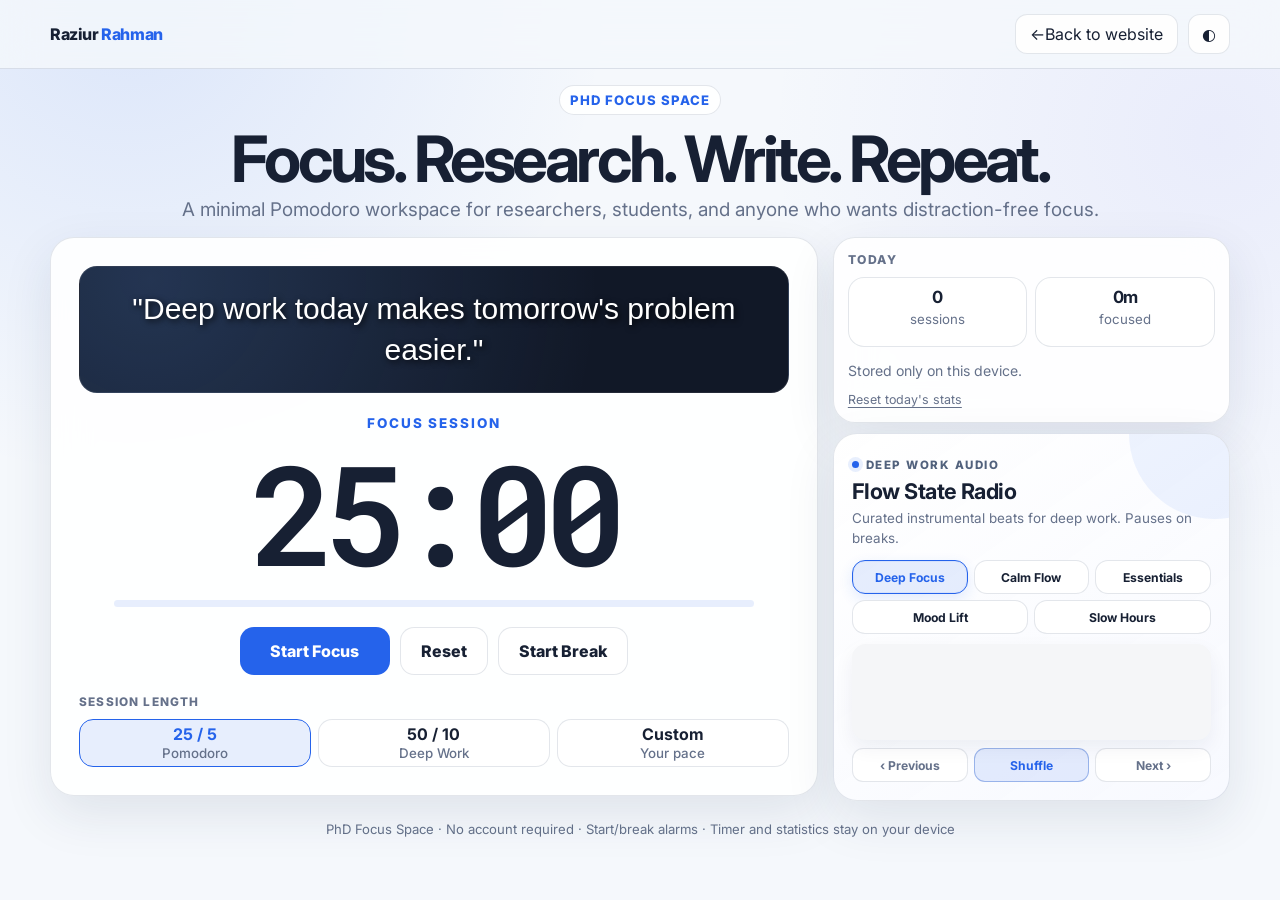
==== focus/index.html @ 0cffc4c9 "Expand Flow State Radio stations" ====
<!DOCTYPE html>
<html lang="en">
<head>
  <meta charset="UTF-8" />
  <meta name="viewport" content="width=device-width, initial-scale=1.0" />

  <title>Pomodoro for Deep Work | Raziur Rahman</title>
  <meta
    name="description"
    content="A minimal public PhD focus workspace with Pomodoro timer, deep-work modes, research quotes, Spotify focus music, and private browser-only focus statistics."
  />

  <link rel="preconnect" href="https://fonts.googleapis.com">
  <link rel="preconnect" href="https://fonts.gstatic.com" crossorigin>
  <link href="https://fonts.googleapis.com/css2?family=Inter:wght@400;500;600;700;800&family=Roboto+Mono:wght@500;600&display=swap" rel="stylesheet">

  <style>
    :root {
      --bg: #f5f8fc;
      --surface: rgba(255,255,255,.90);
      --surface-strong: #ffffff;
      --text: #172033;
      --muted: #65718a;
      --border: rgba(28, 55, 95, .12);
      --accent: #2563eb;
      --accent-soft: rgba(37,99,235,.11);
      --shadow: 0 18px 50px rgba(31, 48, 78, .10);
    }

    html[data-theme="dark"] {
      --bg: #0c1220;
      --surface: rgba(18, 27, 46, .90);
      --surface-strong: #121b2e;
      --text: #eef4ff;
      --muted: #a4b1c8;
      --border: rgba(176, 197, 230, .13);
      --accent: #6ea8fe;
      --accent-soft: rgba(110,168,254,.12);
      --shadow: 0 18px 50px rgba(0,0,0,.26);
    }

    * { box-sizing: border-box; }

    html { color-scheme: light; }
    html[data-theme="dark"] { color-scheme: dark; }

    body {
      margin: 0;
      min-height: 100vh;
      background:
        radial-gradient(circle at 10% 0%, rgba(37,99,235,.12), transparent 30rem),
        radial-gradient(circle at 95% 15%, rgba(99,102,241,.08), transparent 28rem),
        var(--bg);
      color: var(--text);
      font-family: "Inter", system-ui, sans-serif;
      transition: background .25s ease, color .25s ease;
    }

    button, input { font: inherit; }
    button { cursor: pointer; }
    a { color: inherit; text-decoration: none; }

    .topbar {
      position: sticky;
      top: 0;
      z-index: 10;
      backdrop-filter: blur(18px);
      background: color-mix(in srgb, var(--bg) 82%, transparent);
      border-bottom: 1px solid var(--border);
    }

    .topbar-inner {
      width: min(1180px, calc(100% - 32px));
      margin: auto;
      min-height: 68px;
      display: flex;
      align-items: center;
      justify-content: space-between;
      gap: 18px;
    }

    .brand {
      font-weight: 800;
      letter-spacing: -.025em;
    }

    .brand span { color: var(--accent); }

    .top-actions {
      display: flex;
      gap: 10px;
      align-items: center;
    }

    .link-btn,
    .icon-btn {
      min-height: 40px;
      border: 1px solid var(--border);
      background: var(--surface);
      color: var(--text);
      border-radius: 12px;
      padding: 0 14px;
      display: inline-flex;
      align-items: center;
      justify-content: center;
    }

    .icon-btn {
      width: 42px;
      padding: 0;
    }

    main {
      width: min(1180px, calc(100% - 32px));
      margin: 0 auto;
      padding: 28px 0 64px;
    }

    .hero {
      text-align: center;
      max-width: 1180px;
      margin: 0 auto 24px;
    }

    .eyebrow {
      display: inline-flex;
      padding: 8px 12px;
      border: 1px solid var(--border);
      background: var(--surface);
      color: var(--accent);
      border-radius: 999px;
      font-size: .82rem;
      font-weight: 800;
      letter-spacing: .08em;
      text-transform: uppercase;
    }

    h1 {
      margin: 18px 0 10px;
      font-size: clamp(2.4rem, 5vw, 4rem);
      line-height: 1;
      letter-spacing: -.055em;
      white-space: nowrap;
    }

    .subtitle {
      margin: 0;
      color: var(--muted);
      font-size: clamp(1rem, 2vw, 1.18rem);
    }

    .workspace {
      display: grid;
      grid-template-columns: minmax(0, 1.45fr) minmax(320px, .75fr);
      gap: 22px;
      align-items: start;
    }

    .card {
      background: var(--surface);
      border: 1px solid var(--border);
      border-radius: 24px;
      box-shadow: var(--shadow);
      backdrop-filter: blur(18px);
    }

    .timer-card {
      padding: clamp(22px, 4vw, 38px);
    }

    .section-label {
      color: var(--muted);
      text-transform: uppercase;
      letter-spacing: .10em;
      font-size: .74rem;
      font-weight: 800;
      margin-bottom: 10px;
    }

    .focus-top {
      display: block;
      margin-bottom: 32px;
    }

    .intention-wrap {
      margin-bottom: 18px;
    }

    .inline-quote {
      width: 100%;
      min-height: 125px;
      border-radius: 18px;
      overflow: hidden;
      position: relative;

      background:
        radial-gradient(
          circle at 10% 10%,
          rgba(110, 168, 254, 0.20),
          transparent 28rem
        ),
        #111827;

      border: 1px solid rgba(255, 255, 255, 0.08);
    }

    .inline-quote-label {
      position: absolute;
      top: 12px;
      left: 18px;
      z-index: 2;

      color: rgba(255, 255, 255, 0.58);

      font-size: 0.68rem;
      font-weight: 800;
      letter-spacing: 0.10em;
      text-transform: uppercase;

      pointer-events: none;
    }

    .inline-quote iframe {
      display: block;
      width: 100%;
      height: 125px;
      border: 0;
      background: transparent;
    }

    .intention-input {
      width: 100%;
      border: 1px solid var(--border);
      background: var(--surface-strong);
      color: var(--text);
      border-radius: 14px;
      padding: 14px 16px;
      outline: none;
      transition: border .2s, box-shadow .2s;
    }

    .intention-input:focus {
      border-color: var(--accent);
      box-shadow: 0 0 0 4px var(--accent-soft);
    }

    .mode {
      text-align: center;
      color: var(--accent);
      font-size: .84rem;
      font-weight: 800;
      text-transform: uppercase;
      letter-spacing: .14em;
    }

    .timer {
      font-family: "Roboto Mono", monospace;
      font-variant-numeric: tabular-nums;
      text-align: center;
      font-size: clamp(4.8rem, 13vw, 8.7rem);
      line-height: 1;
      font-weight: 600;
      letter-spacing: -.07em;
      margin: 18px 0 26px;
    }

    .progress-track {
      height: 7px;
      background: var(--accent-soft);
      border-radius: 999px;
      overflow: hidden;
      margin: 0 auto 28px;
      max-width: 640px;
    }

    .progress-bar {
      width: 0%;
      height: 100%;
      background: var(--accent);
      border-radius: inherit;
      transition: width .4s linear;
    }

    .timer-actions {
      display: flex;
      justify-content: center;
      flex-wrap: wrap;
      gap: 10px;
      margin-bottom: 28px;
    }

    .primary-btn,
    .secondary-btn {
      min-height: 48px;
      border-radius: 14px;
      padding: 0 20px;
      font-weight: 800;
      border: 1px solid transparent;
    }

    .primary-btn {
      background: var(--accent);
      color: #fff;
      min-width: 150px;
    }

    .secondary-btn {
      background: var(--surface-strong);
      color: var(--text);
      border-color: var(--border);
    }

    .preset-row {
      display: grid;
      grid-template-columns: repeat(3, minmax(0, 1fr));
      gap: 9px;
    }

    .preset {
      border: 1px solid var(--border);
      background: var(--surface-strong);
      color: var(--text);
      min-height: 54px;
      border-radius: 14px;
      font-weight: 700;
      line-height: 1.15;
    }

    .preset small {
      display: block;
      color: var(--muted);
      margin-top: 3px;
      font-weight: 500;
    }

    .preset.active {
      border-color: var(--accent);
      background: var(--accent-soft);
      color: var(--accent);
    }

    .custom-panel {
      display: none;
      grid-template-columns: 1fr 1fr auto;
      gap: 10px;
      align-items: end;
      margin-top: 12px;
      padding-top: 14px;
      border-top: 1px solid var(--border);
    }

    .custom-panel.visible { display: grid; }

    .field label {
      display: block;
      font-size: .75rem;
      color: var(--muted);
      font-weight: 700;
      margin-bottom: 6px;
    }

    .field input {
      width: 100%;
      min-height: 44px;
      border: 1px solid var(--border);
      border-radius: 12px;
      background: var(--surface-strong);
      color: var(--text);
      padding: 0 12px;
    }

    .side {
      display: grid;
      gap: 22px;
    }

    .stats-card,
    .music-card {
      padding: 24px;
    }

    .stats-card h2,
    .music-card h2 {
      margin: 0 0 6px;
      font-size: 1.05rem;
    }

    .stats-grid {
      display: grid;
      grid-template-columns: repeat(3, 1fr);
      gap: 10px;
      margin-top: 16px;
    }

    .stat {
      padding: 15px 10px;
      background: var(--surface-strong);
      border: 1px solid var(--border);
      border-radius: 15px;
      text-align: center;
    }

    .stat strong {
      display: block;
      font-size: 1.45rem;
      letter-spacing: -.04em;
      margin-bottom: 5px;
    }

    .stat span {
      color: var(--muted);
      font-size: .73rem;
    }

    .privacy-note,
    .music-intro {
      margin: 14px 0 0;
      color: var(--muted);
      font-size: .78rem;
      line-height: 1.55;
    }

    .music-intro { margin: 0 0 16px; }

    .reset-link {
      margin-top: 12px;
      padding: 0;
      border: 0;
      background: transparent;
      color: var(--muted);
      text-decoration: underline;
      text-underline-offset: 3px;
      font-size: .78rem;
    }


    .station-switcher {
      display: grid;
      grid-template-columns: repeat(3, 1fr);
      gap: 8px;
      margin: 16px 0 14px;
    }

    .station-btn {
      min-height: 42px;
      border: 1px solid var(--border);
      border-radius: 12px;
      background: var(--surface-strong);
      color: var(--text);
      font-weight: 700;
      font-size: 0.82rem;
      transition:
        background 0.2s ease,
        border-color 0.2s ease,
        color 0.2s ease,
        transform 0.15s ease;
    }

    .station-btn:hover {
      transform: translateY(-1px);
      border-color: var(--accent);
    }

    .station-btn.active {
      background: var(--accent-soft);
      border-color: var(--accent);
      color: var(--accent);
    }

    .lofi-frame {
      display: block;
      width: 100%;
      height: 72px;
      border: 0;
      border-radius: 16px;
      background: var(--surface-strong);
    }

    .music-source {
      margin: 10px 0 0;
      text-align: center;
      color: var(--muted);
      font-size: 0.70rem;
    }

    .spotify-frame {
      width: 100%;
      height: 352px;
      border: 0;
      border-radius: 16px;
      display: block;
      background: #111;
    }


    .footer {
      text-align: center;
      color: var(--muted);
      padding: 28px 0 4px;
      font-size: .82rem;
    }

    .toast {
      position: fixed;
      left: 50%;
      bottom: 24px;
      transform: translate(-50%, 20px);
      opacity: 0;
      pointer-events: none;
      background: var(--surface-strong);
      color: var(--text);
      border: 1px solid var(--border);
      box-shadow: var(--shadow);
      border-radius: 14px;
      padding: 12px 16px;
      font-weight: 600;
      transition: opacity .2s, transform .2s;
      z-index: 30;
    }

    .toast.show {
      opacity: 1;
      transform: translate(-50%, 0);
    }

    @media (max-width: 880px) {
      .workspace { grid-template-columns: 1fr; }
      .side { grid-template-columns: 1fr 1fr; }
    }

    @media (max-width: 760px) {
      h1 {
        white-space: normal;
        font-size: clamp(2.3rem, 10vw, 3.5rem);
      }

      .inline-quote,
      .inline-quote iframe {
        min-height: 140px;
        height: 140px;
      }
    }

    @media (max-width: 680px) {
      .topbar-inner,
      main {
        width: min(100% - 20px, 1180px);
      }

      main { padding-top: 20px; }

      .link-btn span { display: none; }
      .side { grid-template-columns: 1fr; }
      .preset-row { grid-template-columns: repeat(3, 1fr); }

      .custom-panel {
        grid-template-columns: 1fr 1fr;
      }

      .custom-panel .apply-custom {
        grid-column: 1 / -1;
      }

      .timer {
        font-size: clamp(4rem, 23vw, 6.5rem);
      }
    }

    @media (max-width: 420px) {
      .preset-row { grid-template-columns: 1fr; }
      .stats-grid { grid-template-columns: 1fr; }

      .stat {
        display: flex;
        align-items: center;
        justify-content: space-between;
        text-align: left;
      }

      .stat strong { margin: 0; }
    }

    /* ===== Refined Lofi Cafe card ===== */

    .music-card {
      padding: 26px;
    }

    .music-head {
      display: flex;
      align-items: flex-start;
      justify-content: space-between;
      gap: 16px;
      margin-bottom: 20px;
    }

    .music-title-group {
      min-width: 0;
    }

    .music-card .music-head h2 {
      margin: 0 0 6px;
      font-size: 1.20rem;
      font-weight: 800;
      letter-spacing: -0.025em;
    }

    .music-card .music-intro {
      margin: 0;
      max-width: 29ch;
      color: var(--muted);
      font-size: 0.80rem;
      line-height: 1.55;
    }

    .music-badge {
      flex-shrink: 0;
      display: inline-flex;
      align-items: center;
      justify-content: center;

      min-height: 32px;
      padding: 0 11px;

      border: 1px solid var(--border);
      border-radius: 999px;

      background: var(--accent-soft);
      color: var(--accent);

      font-size: 0.68rem;
      font-weight: 800;
      white-space: nowrap;
    }

    .music-card .station-switcher {
      display: grid;
      grid-template-columns: repeat(3, minmax(0, 1fr));
      gap: 8px;
      margin: 0 0 16px;
    }

    .music-card .station-btn {
      min-height: 44px;
      padding: 0 8px;

      border: 1px solid var(--border);
      border-radius: 13px;

      background: var(--surface-strong);
      color: var(--text);

      font-size: 0.79rem;
      font-weight: 700;

      transition:
        border-color 0.2s ease,
        background 0.2s ease,
        color 0.2s ease,
        transform 0.15s ease;
    }

    .music-card .station-btn:hover {
      border-color: var(--accent);
      transform: translateY(-1px);
    }

    .music-card .station-btn.active {
      border-color: var(--accent);
      background: var(--accent-soft);
      color: var(--accent);
    }

    .lofi-player-shell {
      padding: 4px;

      border: 1px solid rgba(255,255,255,0.08);
      border-radius: 20px;

      background:
        linear-gradient(
          145deg,
          #111827 0%,
          #05070c 100%
        );

      box-shadow:
        0 12px 28px rgba(0,0,0,0.16),
        inset 0 1px 0 rgba(255,255,255,0.05);

      overflow: hidden;
    }

    .music-card .lofi-frame {
      display: block;
      width: 100%;
      height: 165px;

      border: 0;
      border-radius: 14px;

      background: #050505;
    }

    .music-footer {
      display: flex;
      align-items: center;
      justify-content: center;
      gap: 7px;

      margin-top: 13px;

      color: var(--muted);
      font-size: 0.70rem;
      font-weight: 500;
    }

    .live-dot {
      width: 7px;
      height: 7px;
      border-radius: 50%;
      background: #22c55e;
      box-shadow: 0 0 0 3px rgba(34,197,94,0.12);
    }

    @media (max-width: 420px) {
      .music-head {
        flex-direction: column;
        gap: 10px;
      }

      .music-card .station-switcher {
        grid-template-columns: 1fr;
      }
    }




    /* ===== Six-station compact Lofi Cafe ===== */

    .compact-lofi-card {
      padding: 24px;
    }

    .lofi-title {
      margin: 0 0 16px;
      font-size: 1.18rem;
      font-weight: 800;
      letter-spacing: -0.025em;
    }

    .six-stations {
      display: grid !important;
      grid-template-columns: repeat(3, minmax(0, 1fr)) !important;
      gap: 9px !important;
      margin: 0 0 16px !important;
    }

    .six-stations .station-btn {
      min-height: 44px !important;
      padding: 0 8px !important;

      border: 1px solid var(--border) !important;
      border-radius: 13px !important;

      background: var(--surface-strong) !important;
      color: var(--text) !important;

      font-size: 0.78rem !important;
      font-weight: 700 !important;

      transition:
        border-color 0.2s ease,
        background 0.2s ease,
        color 0.2s ease,
        transform 0.15s ease !important;
    }

    .six-stations .station-btn:hover {
      transform: translateY(-1px);
      border-color: var(--accent) !important;
    }

    .six-stations .station-btn.active {
      border-color: var(--accent) !important;
      background: var(--accent-soft) !important;
      color: var(--accent) !important;
    }

    .compact-player-shell {
      padding: 5px;

      border-radius: 18px;

      background:
        linear-gradient(
          145deg,
          #151b29,
          #05070b
        );

      border: 1px solid rgba(255,255,255,.08);

      box-shadow:
        0 12px 28px rgba(0,0,0,.16),
        inset 0 1px 0 rgba(255,255,255,.04);

      overflow: hidden;
    }

    .compact-lofi-frame {
      display: block !important;
      width: 100% !important;
      height: 74px !important;

      border: 0 !important;
      border-radius: 13px !important;

      background: #050505 !important;
    }

    .open-lofi-link {
      display: inline-flex;
      align-items: center;
      justify-content: center;

      width: 100%;

      margin-top: 13px;

      color: var(--muted);

      font-size: 0.73rem;
      font-weight: 600;

      text-decoration: none;

      transition: color .2s ease;
    }

    .open-lofi-link:hover {
      color: var(--accent);
    }

    @media (max-width: 420px) {

      .six-stations {
        grid-template-columns: repeat(2, minmax(0,1fr)) !important;
      }

    }



/* =====================================================
   Mobile Quote Typography Fix
   ===================================================== */

@media (max-width: 600px) {

  .quote-card,
  .quote-box {
    padding: 1.15rem 1rem !important;
    overflow: hidden !important;
  }

  .quote-text,
  #quoteText,
  #quote {
    max-width: 100% !important;

    /* Responsive size: long quotes can wrap safely */
    font-size: clamp(1.25rem, 5.5vw, 1.75rem) !important;
    line-height: 1.20 !important;

    text-align: center !important;
    overflow-wrap: anywhere !important;
    word-break: normal !important;
    hyphens: auto !important;
  }
}



    /* Mobile quote fitting */
    @media (max-width: 600px) {

      .inline-quote {
        min-height: 175px !important;
        height: 175px !important;
      }

      .inline-quote iframe {
        min-height: 175px !important;
        height: 175px !important;
      }

    }



    /* ===== Chillhop / SoundCloud test card ===== */

    .soundcloud-test-card .station-switcher {
      grid-template-columns: repeat(2, minmax(0, 1fr));
    }

    .soundcloud-test-card .soundcloud-frame {
      display: block;
      width: 100%;
      height: 166px;
      border: 0;
      border-radius: 16px;
      background: var(--surface-strong);
    }

    .soundcloud-test-note {
      margin: 12px 0 0;
      color: var(--muted);
      font-size: .73rem;
      line-height: 1.5;
      text-align: center;
    }


    /* ===== Compact workspace layout ===== */

    /* Move overall workspace upward */
    main {
      padding-top: 16px;
      padding-bottom: 44px;
    }

    /* Compress hero */
    .hero {
      margin-bottom: 16px;
    }

    .eyebrow {
      padding: 6px 10px;
    }

    h1 {
      margin-top: 12px;
      margin-bottom: 7px;
    }

    /* Bring cards closer together */
    .workspace {
      gap: 15px;
    }

    .side {
      gap: 15px;
    }

    /* Main timer tile */
    .timer-card {
      padding: clamp(18px, 3vw, 28px);
    }

    .focus-top {
      margin-bottom: 22px;
    }

    .timer {
      margin-top: 12px;
      margin-bottom: 18px;
    }

    .progress-track {
      margin-bottom: 20px;
    }

    .timer-actions {
      margin-bottom: 20px;
    }

    /* Smaller preset tiles */
    .preset-row {
      gap: 7px;
    }

    .preset {
      min-height: 48px;
    }

    /* Right-side tiles */
    .stats-card,
    .music-card {
      padding: 19px !important;
    }

    .stats-grid {
      gap: 8px;
      margin-top: 12px;
    }

    .stat {
      padding: 11px 8px;
    }

    .stat strong {
      margin-bottom: 3px;
    }

    /* Music section */
    .music-head {
      margin-bottom: 14px;
    }

    .music-card .station-switcher {
      gap: 6px;
      margin-bottom: 11px;
    }

    .station-btn {
      min-height: 38px;
    }

    /* Slightly tighter footer */
    .footer {
      padding-top: 20px;
    }

    @media (max-width: 680px) {
      main {
        padding-top: 12px;
      }

      .hero {
        margin-bottom: 14px;
      }

      .workspace,
      .side {
        gap: 12px;
      }

      .timer-card,
      .stats-card,
      .music-card {
        padding: 16px !important;
      }

      .focus-top {
        margin-bottom: 18px;
      }

      .timer {
        margin-top: 10px;
        margin-bottom: 16px;
      }
    }


    /* ===== Compact music stack refinement ===== */

    .side {
      gap: 14px;
    }

    .music-card {
      padding: 18px !important;
    }

    .music-card h2 {
      margin-top: 6px;
      margin-bottom: 8px;
      font-size: 1.55rem;
    }

    .music-intro,
    .soundcloud-test-note {
      font-size: 0.92rem;
      line-height: 1.45;
      margin-top: 0;
      margin-bottom: 12px;
    }

    .music-card .station-switcher {
      gap: 8px;
      margin-bottom: 12px;
    }

    .station-btn {
      min-height: 40px;
      padding: 10px 12px;
      font-size: 0.95rem;
    }

    .compact-player-shell,
    .soundcloud-frame {
      margin-top: 4px;
    }

    .soundcloud-test-card .section-label {
      margin-bottom: 4px;
    }

    .soundcloud-test-card .soundcloud-frame {
      height: 140px;
      border-radius: 14px;
    }

    .compact-lofi-card .lofi-frame {
      height: 96px;
    }

    .open-lofi-link {
      margin-top: 10px;
      display: inline-block;
    }

    @media (max-width: 680px) {
      .music-card {
        padding: 16px !important;
      }

      .soundcloud-test-card .soundcloud-frame {
        height: 132px;
      }
    }


    /* ===== Stronger compression for right-side music cards ===== */

    .side {
      gap: 12px;
    }

    .stats-card,
    .music-card {
      padding: 16px !important;
    }

    .music-card h2,
    .lofi-title {
      margin-top: 4px;
      margin-bottom: 6px;
      font-size: 1.1rem !important;
      line-height: 1.2;
    }

    .soundcloud-test-card .section-label,
    .stats-card .section-label {
      margin-bottom: 4px;
      font-size: 0.78rem;
      letter-spacing: 0.12em;
    }

    .music-intro,
    .soundcloud-test-note {
      font-size: 0.84rem;
      line-height: 1.35;
      margin-top: 0;
      margin-bottom: 8px;
    }

    .soundcloud-test-note {
      text-align: left;
      margin-top: 8px;
      margin-bottom: 0;
    }

    .music-card .station-switcher {
      gap: 6px;
      margin-bottom: 9px;
    }

    .station-btn {
      min-height: 36px;
      padding: 8px 10px;
      font-size: 0.88rem;
      border-radius: 14px;
    }

    .soundcloud-test-card .soundcloud-frame {
      height: 118px !important;
      border-radius: 12px;
    }

    .compact-lofi-card .lofi-frame {
      height: 88px !important;
    }

    .compact-player-shell,
    .soundcloud-frame {
      margin-top: 2px;
    }

    .open-lofi-link {
      margin-top: 8px;
      font-size: 0.88rem;
      display: inline-block;
    }

    .soundcloud-test-card {
      padding-bottom: 14px !important;
    }

    .compact-lofi-card {
      padding-bottom: 14px !important;
    }

    @media (max-width: 680px) {
      .stats-card,
      .music-card {
        padding: 14px !important;
      }

      .music-card h2,
      .lofi-title {
        font-size: 1.02rem !important;
      }

      .music-intro,
      .soundcloud-test-note {
        font-size: 0.8rem;
      }

      .soundcloud-test-card .soundcloud-frame {
        height: 110px !important;
      }

      .compact-lofi-card .lofi-frame {
        height: 82px !important;
      }
    }


    /* ===== Sidebar ultra-compact refinement ===== */

    .side {
      gap: 10px !important;
    }

    .stats-card,
    .music-card {
      padding: 14px !important;
      border-radius: 22px;
    }

    .stats-card .section-label,
    .soundcloud-test-card .section-label {
      margin-bottom: 4px;
      font-size: 0.76rem;
      letter-spacing: 0.12em;
    }

    /* TODAY card */
    .stats-grid {
      gap: 8px !important;
      margin-top: 10px !important;
      margin-bottom: 10px !important;
    }

    .stat {
      padding: 10px 6px !important;
      border-radius: 16px;
      min-height: 70px;
    }

    .stat strong {
      font-size: 1.05rem !important;
      margin-bottom: 2px !important;
      line-height: 1.1;
    }

    .stat span {
      font-size: 0.83rem !important;
    }

    .stats-card p,
    .stats-card a {
      font-size: 0.88rem;
      line-height: 1.35;
    }

    /* Music cards */
    .music-card h2,
    .lofi-title {
      margin-top: 2px !important;
      margin-bottom: 6px !important;
      font-size: 1.02rem !important;
      line-height: 1.15;
    }

    .music-intro,
    .soundcloud-test-note {
      font-size: 0.82rem !important;
      line-height: 1.3 !important;
      margin: 0 0 8px 0 !important;
    }

    .music-card .station-switcher {
      gap: 6px !important;
      margin-bottom: 8px !important;
    }

    .station-btn {
      min-height: 34px !important;
      padding: 7px 10px !important;
      font-size: 0.84rem !important;
      border-radius: 13px !important;
    }

    .soundcloud-test-card .station-switcher {
      grid-template-columns: repeat(2, minmax(0, 1fr));
    }

    .compact-lofi-card .station-switcher {
      grid-template-columns: repeat(3, minmax(0, 1fr));
    }

    .soundcloud-test-card .soundcloud-frame {
      height: 104px !important;
      border-radius: 12px !important;
      margin-top: 2px !important;
    }

    .compact-lofi-card .lofi-frame,
    .compact-player-shell iframe {
      height: 78px !important;
    }

    .open-lofi-link {
      margin-top: 7px !important;
      font-size: 0.84rem !important;
      display: inline-block;
    }

    @media (max-width: 680px) {
      .stats-card,
      .music-card {
        padding: 13px !important;
      }

      .stat {
        min-height: 64px;
      }

      .soundcloud-test-card .soundcloud-frame {
        height: 98px !important;
      }

      .compact-lofi-card .lofi-frame,
      .compact-player-shell iframe {
        height: 74px !important;
      }
    }


    /* ===== Flow State Radio ===== */

    .soundcloud-test-card {
      position: relative;
      overflow: hidden;
      padding: 18px !important;
      border-radius: 24px !important;
      background:
        linear-gradient(
          145deg,
          rgba(255,255,255,.98),
          rgba(247,249,255,.94)
        );
    }

    .soundcloud-test-card::before {
      content: "";
      position: absolute;
      width: 170px;
      height: 170px;
      right: -70px;
      top: -85px;
      border-radius: 50%;
      background: rgba(37, 99, 235, .07);
      pointer-events: none;
    }

    .soundcloud-test-card .section-label {
      position: relative;
      display: inline-flex;
      align-items: center;
      gap: 7px;
      margin: 0 0 7px;
      font-size: .72rem;
      font-weight: 800;
      letter-spacing: .13em;
      color: #52627d;
    }

    .soundcloud-test-card .section-label::before {
      content: "";
      width: 7px;
      height: 7px;
      border-radius: 50%;
      background: #2563eb;
      box-shadow: 0 0 0 4px rgba(37,99,235,.10);
    }

    .soundcloud-test-card h2 {
      position: relative;
      margin: 0 0 6px !important;
      font-size: 1.35rem !important;
      line-height: 1.15 !important;
      letter-spacing: -.025em;
    }

    .soundcloud-test-card .music-intro {
      position: relative;
      max-width: 31rem;
      margin: 0 0 12px !important;
      color: var(--muted);
      font-size: .84rem !important;
      line-height: 1.45 !important;
    }

    .soundcloud-test-card .station-switcher {
      position: relative;
      display: grid;
      grid-template-columns: repeat(2, minmax(0, 1fr));
      gap: 7px !important;
      margin-bottom: 11px !important;
    }

    .soundcloud-test-card .station-btn {
      min-height: 38px !important;
      padding: 8px 12px !important;
      border-radius: 13px !important;
      font-size: .86rem !important;
      font-weight: 700;
    }

    .soundcloud-test-card .station-btn.active {
      box-shadow:
        0 5px 14px rgba(37, 99, 235, .12),
        inset 0 0 0 1px rgba(37, 99, 235, .08);
    }

    .soundcloud-test-card .soundcloud-frame {
      position: relative;
      display: block;
      width: 100%;
      height: 108px !important;
      margin: 0 !important;
      border: 0;
      border-radius: 14px !important;
      overflow: hidden;
      background: #f5f6f8;
      box-shadow:
        0 8px 20px rgba(20, 33, 61, .06);
    }

    @media (max-width: 680px) {
      .soundcloud-test-card {
        padding: 15px !important;
        border-radius: 21px !important;
      }

      .soundcloud-test-card h2 {
        font-size: 1.2rem !important;
      }

      .soundcloud-test-card .music-intro {
        font-size: .81rem !important;
      }

      .soundcloud-test-card .soundcloud-frame {
        height: 104px !important;
      }
    }


    /* ===== Flow State Radio transport controls ===== */

    .sc-transport {
      display: grid;
      grid-template-columns: 1fr 1fr 1fr;
      gap: 6px;
      margin-top: 8px;
    }

    .sc-transport-btn {
      min-height: 34px;
      padding: 0 8px;

      border: 1px solid var(--border);
      border-radius: 11px;

      background: var(--surface-strong);
      color: var(--muted);

      font-size: .76rem;
      font-weight: 700;

      transition:
        transform .15s ease,
        border-color .2s ease,
        background .2s ease,
        color .2s ease;
    }

    .sc-transport-btn:hover {
      transform: translateY(-1px);
      border-color: var(--accent);
      color: var(--accent);
    }

    .sc-transport-btn:active {
      transform: translateY(0);
    }

    .sc-shuffle-btn {
      background: var(--accent-soft);
      color: var(--accent);
      border-color:
        color-mix(
          in srgb,
          var(--accent) 30%,
          var(--border)
        );
    }

    /* Keep the whole card compact after adding controls */
    .soundcloud-test-card .soundcloud-frame {
      height: 96px !important;
    }

    @media (max-width: 420px) {
      .sc-transport-btn {
        font-size: .72rem;
        padding: 0 5px;
      }
    }


    /* ===== Flow State Radio: five-station layout ===== */

    .soundcloud-test-card .station-switcher {
      display: grid !important;
      grid-template-columns: repeat(6, minmax(0, 1fr)) !important;
      gap: 6px !important;
      margin-bottom: 10px !important;
    }

    .soundcloud-test-card .sc-station-btn {
      grid-column: span 2;
      min-width: 0;
      min-height: 34px !important;
      padding: 7px 5px !important;
      font-size: .76rem !important;
      white-space: nowrap;
    }

    /*
      Row 1: 3 equal buttons
      Row 2: 2 wider buttons
    */
    .soundcloud-test-card .sc-station-btn:nth-child(4),
    .soundcloud-test-card .sc-station-btn:nth-child(5) {
      grid-column: span 3;
    }

    @media (max-width: 680px) {

      .soundcloud-test-card .station-switcher {
        grid-template-columns: repeat(2, minmax(0, 1fr)) !important;
      }

      .soundcloud-test-card .sc-station-btn,
      .soundcloud-test-card .sc-station-btn:nth-child(4) {
        grid-column: span 1;
      }

      .soundcloud-test-card .sc-station-btn:nth-child(5) {
        grid-column: 1 / -1;
      }
    }

</style>
</head>

<body>
  <header class="topbar">
    <div class="topbar-inner">
      <a class="brand" href="../">Raziur <span>Rahman</span></a>

      <div class="top-actions">
        <a class="link-btn" href="../">← <span>Back to website</span></a>
        <button class="icon-btn" id="themeToggle" type="button" aria-label="Toggle theme">◐</button>
      </div>
    </div>
  </header>

  <main>
    <section class="hero">
      <div class="eyebrow">PhD Focus Space</div>
      <h1>Focus. Research. Write. Repeat.</h1>
      <p class="subtitle">
        A minimal Pomodoro workspace for researchers, students, and anyone who wants distraction-free focus.
      </p>
    </section>

    <section class="workspace">
      <article class="card timer-card">
        <div class="focus-top">
<div class="inline-quote">
            <iframe
              src="../quotes.html"
              title="Rotating PhD and research motivation quotes"
            ></iframe>
          </div>
        </div>

        <div id="modeLabel" class="mode">Focus Session</div>
        <div id="timer" class="timer" aria-live="polite">25:00</div>

        <div class="progress-track">
          <div id="progressBar" class="progress-bar"></div>
        </div>

        <div class="timer-actions">
          <button id="startPauseBtn" class="primary-btn" type="button">Start Focus</button>
          <button id="resetBtn" class="secondary-btn" type="button">Reset</button>
          <button id="switchBtn" class="secondary-btn" type="button">Start Break</button>
        </div>

        <div class="section-label">Session length</div>

        <div class="preset-row">
          <button class="preset active" type="button" data-focus="25" data-break="5">
            25 / 5
            <small>Pomodoro</small>
          </button>

          <button class="preset" type="button" data-focus="50" data-break="10">
            50 / 10
            <small>Deep Work</small>
          </button>

          <button id="customToggle" class="preset" type="button">
            Custom
            <small>Your pace</small>
          </button>
        </div>

        <div id="customPanel" class="custom-panel">
          <div class="field">
            <label for="customFocus">Focus minutes</label>
            <input id="customFocus" type="number" min="1" max="240" value="60">
          </div>

          <div class="field">
            <label for="customBreak">Break minutes</label>
            <input id="customBreak" type="number" min="1" max="60" value="10">
          </div>

          <button id="applyCustom" class="secondary-btn apply-custom" type="button">Apply</button>
        </div>
      </article>

      <aside class="side">
        <section class="card stats-card">

          <div class="section-label">Today</div>

          <div class="stats-grid today-stats">

            <div class="stat">
              <strong id="sessionCount">0</strong>
              <span>sessions</span>
            </div>

            <div class="stat">
              <strong id="focusMinutes">0m</strong>
              <span>focused</span>
            </div>

          </div>

          <p class="privacy-note">
            Stored only on this device.
          </p>

          <button
            id="resetStatsBtn"
            class="reset-link"
            type="button">
            Reset today's stats
          </button>

        </section>

        <section
          id="soundcloudTestCard"
          class="card music-card soundcloud-test-card">

          <div class="section-label">
            DEEP WORK AUDIO
          </div>

          <h2>Flow State Radio</h2>

          <p class="music-intro">
            Curated instrumental beats for deep work. Pauses on breaks.
          </p>

          <div class="station-switcher">

            <button
              class="sc-station-btn station-btn active"
              type="button"
              data-sc-playlist="focus">
              Deep Focus
            </button>

            <button
              class="sc-station-btn station-btn"
              type="button"
              data-sc-playlist="calm">
              Calm Flow
            </button>

            <button
              class="sc-station-btn station-btn"
              type="button"
              data-sc-playlist="essentials">
              Essentials
            </button>

            <button
              class="sc-station-btn station-btn"
              type="button"
              data-sc-playlist="uplift">
              Mood Lift
            </button>

            <button
              class="sc-station-btn station-btn"
              type="button"
              data-sc-playlist="slow">
              Slow Hours
            </button>

          </div>

          <iframe
            id="soundcloudFrame"
            class="soundcloud-frame"
            width="100%"
            height="166"
            scrolling="no"
            frameborder="no"
            allow="autoplay"
            title="Flow State Radio"
            src="https://w.soundcloud.com/player/?url=https%3A//soundcloud.com/chillhopdotcom/sets/chillhop-essentials-spring-2026&amp;color=%232563eb&amp;auto_play=false&amp;hide_related=true&amp;show_comments=false&amp;show_user=true&amp;show_reposts=false&amp;show_teaser=false&amp;show_artwork=false&amp;visual=false">
          </iframe>

          <div class="sc-transport" aria-label="Music controls">

            <button
              id="scPrevBtn"
              class="sc-transport-btn"
              type="button"
              title="Previous track">
              ‹ Previous
            </button>

            <button
              id="scShuffleBtn"
              class="sc-transport-btn sc-shuffle-btn"
              type="button"
              title="Play a random track">
              Shuffle
            </button>

            <button
              id="scNextBtn"
              class="sc-transport-btn"
              type="button"
              title="Next track">
              Next ›
            </button>

          </div>

</section>
      </aside>
    </section>


    <footer class="footer">
      PhD Focus Space · No account required · Start/break alarms · Timer and statistics stay on your device
    </footer>
  </main>

  <div id="toast" class="toast" role="status" aria-live="polite"></div>






<script>
(() => {
  "use strict";

  /* =====================================================
     PhD Focus Space — Timer Engine
     ===================================================== */

  const STORAGE = {
    theme: "theme",
    timer: "phdFocus.timerState.v4",
    stats: "phdFocus.stats"
  };

  const els = {
    html: document.documentElement,

    themeToggle:
      document.getElementById("themeToggle"),

    timer:
      document.getElementById("timer"),

    modeLabel:
      document.getElementById("modeLabel"),

    progressBar:
      document.getElementById("progressBar"),

    startPauseBtn:
      document.getElementById("startPauseBtn"),

    resetBtn:
      document.getElementById("resetBtn"),

    switchBtn:
      document.getElementById("switchBtn"),

    presets:
      [...document.querySelectorAll(".preset[data-focus]")],

    customToggle:
      document.getElementById("customToggle"),

    customPanel:
      document.getElementById("customPanel"),

    customFocus:
      document.getElementById("customFocus"),

    customBreak:
      document.getElementById("customBreak"),

    applyCustom:
      document.getElementById("applyCustom"),

    sessionCount:
      document.getElementById("sessionCount"),

    focusMinutes:
      document.getElementById("focusMinutes"),

    resetStatsBtn:
      document.getElementById("resetStatsBtn"),

    toast:
      document.getElementById("toast")
  };


  /* =====================================================
     DEFAULT TIMER
     ===================================================== */

  let focusMinutesSetting = 25;
  let breakMinutesSetting = 5;

  let mode = "focus";

  let durationSeconds =
    focusMinutesSetting * 60;

  let remainingSeconds =
    durationSeconds;

  let running = false;

  let endTimestamp = null;

  let tickHandle = null;

  let selectedPreset = "25-5";

  window.getFocusTimerState = () => ({
    mode,
    running
  });



  /* =====================================================
     AUDIO
     ===================================================== */

  let audioContext = null;

  function getAudioContext() {

    try {

      const AudioCtx =
        window.AudioContext ||
        window.webkitAudioContext;

      if (!AudioCtx) return null;

      if (!audioContext) {
        audioContext = new AudioCtx();
      }

      if (audioContext.state === "suspended") {
        audioContext.resume().catch(() => {});
      }

      return audioContext;

    } catch {
      return null;
    }
  }


  function playToneSequence(
    frequencies,
    volume = 0.13,
    spacing = 0.16,
    length = 0.28
  ) {

    const ctx = getAudioContext();

    if (!ctx) return;

    frequencies.forEach((frequency, index) => {

      const oscillator =
        ctx.createOscillator();

      const gain =
        ctx.createGain();

      const start =
        ctx.currentTime +
        index * spacing;

      oscillator.type = "sine";

      oscillator.frequency.value =
        frequency;

      gain.gain.setValueAtTime(
        0.0001,
        start
      );

      gain.gain.exponentialRampToValueAtTime(
        volume,
        start + 0.025
      );

      gain.gain.exponentialRampToValueAtTime(
        0.0001,
        start + length
      );

      oscillator.connect(gain);

      gain.connect(ctx.destination);

      oscillator.start(start);

      oscillator.stop(
        start + length + 0.03
      );
    });
  }


  function playFocusStartSound() {

    // Rising tone = focus begins

    playToneSequence(
      [523.25, 659.25, 783.99],
      0.14,
      0.14,
      0.27
    );
  }


  function playBreakStartSound() {

    // Descending tone = break begins

    playToneSequence(
      [659.25, 523.25],
      0.11,
      0.18,
      0.30
    );
  }


  function playSessionEndSound() {

    // Distinct completion alarm

    playToneSequence(
      [783.99, 783.99, 1046.50],
      0.17,
      0.18,
      0.34
    );
  }


  /* =====================================================
     BASIC HELPERS
     ===================================================== */

  function formatTime(seconds) {

    const safe =
      Math.max(0, Math.ceil(seconds));

    const minutes =
      Math.floor(safe / 60);

    const secondsLeft =
      safe % 60;

    return (
      String(minutes).padStart(2, "0")
      + ":"
      + String(secondsLeft).padStart(2, "0")
    );
  }


  function showToast(message) {

    if (!els.toast) return;

    els.toast.textContent = message;

    els.toast.classList.add("show");

    clearTimeout(showToast.timeout);

    showToast.timeout =
      setTimeout(() => {

        els.toast.classList.remove("show");

      }, 2600);
  }


  function progressPercent() {

    if (durationSeconds <= 0) {
      return 0;
    }

    return Math.min(
      100,
      Math.max(
        0,
        (
          (durationSeconds - remainingSeconds)
          / durationSeconds
        ) * 100
      )
    );
  }


  /* =====================================================
     UI
     ===================================================== */

  function updateUI() {

    if (els.timer) {

      els.timer.textContent =
        formatTime(remainingSeconds);
    }

    if (els.modeLabel) {

      els.modeLabel.textContent =
        mode === "focus"
          ? "Focus Session"
          : "Break";
    }

    if (els.startPauseBtn) {

      if (running) {

        els.startPauseBtn.textContent =
          "Pause";

      } else {

        els.startPauseBtn.textContent =
          mode === "focus"
            ? "Start Focus"
            : "Start Break";
      }
    }

    if (els.switchBtn) {

      els.switchBtn.textContent =
        mode === "focus"
          ? "Start Break"
          : "Back to Focus";
    }

    if (els.progressBar) {

      els.progressBar.style.width =
        progressPercent() + "%";
    }

    document.title =
      running
        ? (
          formatTime(remainingSeconds)
          + " · "
          + (
            mode === "focus"
              ? "Focus"
              : "Break"
          )
        )
        : "PhD Focus Space | Raziur Rahman";
  }


  /* =====================================================
     BROWSER NOTIFICATIONS
     ===================================================== */

  async function requestNotifications() {

    if (!("Notification" in window)) {
      return;
    }

    if (
      Notification.permission === "default"
    ) {

      try {

        await Notification.requestPermission();

      } catch {}
    }
  }


  function notify(message) {

    if (
      "Notification" in window &&
      Notification.permission === "granted"
    ) {

      try {

        new Notification(
          "PhD Focus Space",
          {
            body: message
          }
        );

      } catch {}
    }
  }


  /* =====================================================
     LOCAL STATISTICS
     ===================================================== */

  function todayKey(date = new Date()) {

    const year =
      date.getFullYear();

    const month =
      String(
        date.getMonth() + 1
      ).padStart(2, "0");

    const day =
      String(
        date.getDate()
      ).padStart(2, "0");

    return `${year}-${month}-${day}`;
  }


  function dateFromKey(key) {

    const [year, month, day] =
      key.split("-").map(Number);

    return new Date(
      year,
      month - 1,
      day
    );
  }


  function differenceInDays(
    laterKey,
    earlierKey
  ) {

    return Math.round(
      (
        dateFromKey(laterKey)
        - dateFromKey(earlierKey)
      ) / 86400000
    );
  }


  function getStats() {

    try {

      return (
        JSON.parse(
          localStorage.getItem(
            STORAGE.stats
          )
        )
        || {
          days: {},
          lastCompletedDay: null,
          streak: 0
        }
      );

    } catch {

      return {
        days: {},
        lastCompletedDay: null,
        streak: 0
      };
    }
  }


  function saveStats(stats) {

    localStorage.setItem(
      STORAGE.stats,
      JSON.stringify(stats)
    );
  }


  function formatFocusMinutes(minutes) {

    if (minutes < 60) {
      return `${minutes}m`;
    }

    const hours =
      Math.floor(minutes / 60);

    const mins =
      minutes % 60;

    return mins
      ? `${hours}h ${mins}m`
      : `${hours}h`;
  }


  function normalizeStreak(stats) {

    if (!stats.lastCompletedDay) {

      stats.streak = 0;

      return stats;
    }

    const difference =
      differenceInDays(
        todayKey(),
        stats.lastCompletedDay
      );

    if (difference > 1) {
      stats.streak = 0;
    }

    return stats;
  }


  function renderStats() {

    const stats =
      normalizeStreak(
        getStats()
      );

    const today =
      stats.days[todayKey()]
      || {
        sessions: 0,
        minutes: 0
      };

    if (els.sessionCount) {

      els.sessionCount.textContent =
        today.sessions || 0;
    }

    if (els.focusMinutes) {

      els.focusMinutes.textContent =
        formatFocusMinutes(
          today.minutes || 0
        );
    }

    saveStats(stats);
  }


  function recordCompletedFocus(minutes) {

    const key =
      todayKey();

    const stats =
      normalizeStreak(
        getStats()
      );

    if (!stats.days[key]) {

      stats.days[key] = {
        sessions: 0,
        minutes: 0
      };
    }

    stats.days[key].sessions += 1;

    stats.days[key].minutes +=
      minutes;


    if (
      stats.lastCompletedDay !== key
    ) {

      if (!stats.lastCompletedDay) {

        stats.streak = 1;

      } else {

        const difference =
          differenceInDays(
            key,
            stats.lastCompletedDay
          );

        stats.streak =
          difference === 1
            ? Math.max(
                1,
                stats.streak + 1
              )
            : 1;
      }

      stats.lastCompletedDay =
        key;
    }

    saveStats(stats);

    renderStats();
  }


  /* =====================================================
     TIMER STATE
     ===================================================== */

  function saveTimerState() {

    localStorage.setItem(
      STORAGE.timer,
      JSON.stringify({
        focusMinutesSetting,
        breakMinutesSetting,
        mode,
        durationSeconds,
        remainingSeconds,
        running,
        endTimestamp,
        selectedPreset
      })
    );
  }


  function stopTicker() {

    if (tickHandle) {

      clearInterval(tickHandle);

      tickHandle = null;
    }
  }


  function startTicker() {

    stopTicker();

    tickHandle =
      setInterval(
        tick,
        250
      );
  }


  /* =====================================================
     AUTOMATIC CYCLE
     ===================================================== */

  function sessionFinished() {

    const completedMode =
      mode;


    /* End alarm */

    playSessionEndSound();


    if (completedMode === "focus") {

      recordCompletedFocus(
        focusMinutesSetting
      );

      notify(
        "Focus complete. Break has started."
      );

      showToast(
        "Focus complete — break started."
      );

      mode = "break";

      durationSeconds =
        breakMinutesSetting * 60;

    } else {

      notify(
        "Break complete. Focus has started."
      );

      showToast(
        "Break complete — focus started."
      );

      mode = "focus";

      durationSeconds =
        focusMinutesSetting * 60;
    }


    remainingSeconds =
      durationSeconds;


    /*
      IMPORTANT:
      Keep running automatically.
    */

    running = true;

    endTimestamp =
      Date.now()
      + remainingSeconds * 1000;

    window.focusMusic?.sync(mode, running);



    /*
      End alarm first,
      then announce next phase.
    */

    const nextMode = mode;

    setTimeout(() => {

      if (nextMode === "focus") {

        playFocusStartSound();

      } else {

        playBreakStartSound();
      }

    }, 900);


    startTicker();

    updateUI();

    saveTimerState();
  }


  function tick() {

    if (
      !running ||
      !endTimestamp
    ) {
      return;
    }

    remainingSeconds =
      Math.max(
        0,
        (
          endTimestamp
          - Date.now()
        ) / 1000
      );


    if (remainingSeconds <= 0) {

      remainingSeconds = 0;

      running = false;

      endTimestamp = null;

      stopTicker();

      updateUI();

      sessionFinished();

      return;
    }


    updateUI();

    saveTimerState();
  }


  /* =====================================================
     START / PAUSE
     ===================================================== */

  function startTimer() {

    /*
      User click unlocks Web Audio.
    */

    getAudioContext();


    if (remainingSeconds <= 0) {

      durationSeconds =
        (
          mode === "focus"
            ? focusMinutesSetting
            : breakMinutesSetting
        ) * 60;

      remainingSeconds =
        durationSeconds;
    }


    /*
      Start alarm only if this is a fresh phase.
      Resume from Pause remains silent.
    */

    const freshPhase =
      Math.abs(
        remainingSeconds
        - durationSeconds
      ) < 0.75;


    if (freshPhase) {

      if (mode === "focus") {

        playFocusStartSound();

        showToast(
          "Focus session started."
        );

      } else {

        playBreakStartSound();

        showToast(
          "Break started."
        );
      }
    }


    running = true;

    endTimestamp =
      Date.now()
      + remainingSeconds * 1000;

    window.focusMusic?.sync(mode, running);



    requestNotifications();

    startTicker();

    updateUI();

    saveTimerState();
  }


  function pauseTimer() {

    if (
      running &&
      endTimestamp
    ) {

      remainingSeconds =
        Math.max(
          0,
          (
            endTimestamp
            - Date.now()
          ) / 1000
        );
    }

    running = false;

    endTimestamp = null;

    stopTicker();

    window.focusMusic?.sync(mode, false);


    updateUI();

    saveTimerState();
  }


  function toggleTimer() {

    if (running) {

      pauseTimer();

    } else {

      startTimer();
    }
  }


  /* =====================================================
     RESET / MANUAL SWITCH
     ===================================================== */

  function resetCurrentSession() {

    pauseTimer();

    durationSeconds =
      (
        mode === "focus"
          ? focusMinutesSetting
          : breakMinutesSetting
      ) * 60;

    remainingSeconds =
      durationSeconds;

    updateUI();

    saveTimerState();
  }


  function switchMode() {

    pauseTimer();

    mode =
      mode === "focus"
        ? "break"
        : "focus";

    durationSeconds =
      (
        mode === "focus"
          ? focusMinutesSetting
          : breakMinutesSetting
      ) * 60;

    remainingSeconds =
      durationSeconds;

    updateUI();

    saveTimerState();
  }


  /* =====================================================
     PRESETS
     ===================================================== */

  function selectPreset(
    focusMinutes,
    breakMinutes,
    button
  ) {

    pauseTimer();

    focusMinutesSetting =
      focusMinutes;

    breakMinutesSetting =
      breakMinutes;

    mode = "focus";

    durationSeconds =
      focusMinutes * 60;

    remainingSeconds =
      durationSeconds;

    selectedPreset =
      `${focusMinutes}-${breakMinutes}`;


    els.presets.forEach(item => {

      item.classList.remove("active");
    });


    if (els.customToggle) {

      els.customToggle.classList.remove(
        "active"
      );
    }


    button.classList.add("active");


    if (els.customPanel) {

      els.customPanel.classList.remove(
        "visible"
      );
    }

    updateUI();

    saveTimerState();
  }


  function applyCustomTimer() {

    const focus =
      Math.min(
        240,
        Math.max(
          1,
          Number(
            els.customFocus?.value
          ) || 25
        )
      );

    const breakTime =
      Math.min(
        60,
        Math.max(
          1,
          Number(
            els.customBreak?.value
          ) || 5
        )
      );


    pauseTimer();


    focusMinutesSetting =
      focus;

    breakMinutesSetting =
      breakTime;

    mode =
      "focus";

    durationSeconds =
      focus * 60;

    remainingSeconds =
      durationSeconds;

    selectedPreset =
      "custom";


    els.presets.forEach(item => {

      item.classList.remove("active");
    });


    if (els.customToggle) {

      els.customToggle.classList.add(
        "active"
      );
    }


    updateUI();

    saveTimerState();

    showToast(
      `Custom cycle: ${focus}/${breakTime}`
    );
  }


  /* =====================================================
     RESTORE TIMER
     ===================================================== */

  function restoreTimer() {

    try {

      const state =
        JSON.parse(
          localStorage.getItem(
            STORAGE.timer
          )
        );

      if (!state) {
        return;
      }


      focusMinutesSetting =
        Number(
          state.focusMinutesSetting
        ) || 25;


      breakMinutesSetting =
        Number(
          state.breakMinutesSetting
        ) || 5;


      mode =
        state.mode === "break"
          ? "break"
          : "focus";


      durationSeconds =
        Number(
          state.durationSeconds
        )
        || (
          mode === "focus"
            ? focusMinutesSetting
            : breakMinutesSetting
        ) * 60;


      remainingSeconds =
        Number(
          state.remainingSeconds
        )
        || durationSeconds;


      running =
        Boolean(
          state.running
        );


      endTimestamp =
        Number(
          state.endTimestamp
        )
        || null;


      selectedPreset =
        state.selectedPreset
        || "25-5";


      if (
        running &&
        endTimestamp
      ) {

        remainingSeconds =
          Math.max(
            0,
            (
              endTimestamp
              - Date.now()
            ) / 1000
          );


        if (
          remainingSeconds <= 0
        ) {

          running = false;

          endTimestamp = null;

          remainingSeconds = 0;

          sessionFinished();

        } else {

          startTicker();
        }
      }


      els.presets.forEach(button => {

        button.classList.toggle(
          "active",
          (
            `${button.dataset.focus}-${button.dataset.break}`
            === selectedPreset
          )
        );
      });


      if (
        selectedPreset === "custom"
      ) {

        els.customToggle?.classList.add(
          "active"
        );

        els.customPanel?.classList.add(
          "visible"
        );

        if (els.customFocus) {

          els.customFocus.value =
            focusMinutesSetting;
        }

        if (els.customBreak) {

          els.customBreak.value =
            breakMinutesSetting;
        }
      }

    } catch (error) {

      console.warn(
        "Could not restore timer:",
        error
      );
    }
  }


  /* =====================================================
     THEME
     ===================================================== */

  function currentTheme() {

    return (
      els.html.dataset.theme === "dark"
        ? "dark"
        : "light"
    );
  }


  function setTheme(theme) {

    els.html.dataset.theme =
      theme;

    localStorage.setItem(
      STORAGE.theme,
      theme
    );
  }


  function initializeTheme() {

    const saved =
      localStorage.getItem(
        STORAGE.theme
      );

    const preferred =
      saved
      || (
        window.matchMedia(
          "(prefers-color-scheme: dark)"
        ).matches
          ? "dark"
          : "light"
      );

    setTheme(preferred);
  }


  /* =====================================================
     EVENT LISTENERS
     ===================================================== */

  els.themeToggle?.addEventListener(
    "click",
    () => {

      setTheme(
        currentTheme() === "dark"
          ? "light"
          : "dark"
      );
    }
  );


  els.startPauseBtn?.addEventListener(
    "click",
    toggleTimer
  );


  els.resetBtn?.addEventListener(
    "click",
    resetCurrentSession
  );


  els.switchBtn?.addEventListener(
    "click",
    switchMode
  );


  els.presets.forEach(button => {

    button.addEventListener(
      "click",
      () => {

        selectPreset(
          Number(
            button.dataset.focus
          ),
          Number(
            button.dataset.break
          ),
          button
        );
      }
    );
  });


  els.customToggle?.addEventListener(
    "click",
    () => {

      els.customPanel?.classList.toggle(
        "visible"
      );
    }
  );


  els.applyCustom?.addEventListener(
    "click",
    applyCustomTimer
  );


  els.resetStatsBtn?.addEventListener(
    "click",
    () => {

      const confirmed =
        window.confirm(
          "Reset the focus statistics stored in this browser?"
        );

      if (!confirmed) {
        return;
      }

      localStorage.removeItem(
        STORAGE.stats
      );

      renderStats();

      showToast(
        "Local statistics reset."
      );
    }
  );


  document.addEventListener(
    "keydown",
    event => {

      const target =
        event.target;

      const typing =
        target
        && (
          target.tagName === "INPUT"
          || target.tagName === "TEXTAREA"
          || target.isContentEditable
        );

      if (
        event.code === "Space"
        && !typing
      ) {

        event.preventDefault();

        toggleTimer();
      }
    }
  );


  document.addEventListener(
    "visibilitychange",
    () => {

      if (
        !document.hidden
        && running
      ) {

        tick();
      }
    }
  );


  window.addEventListener(
    "beforeunload",
    saveTimerState
  );


  /* =====================================================
     INITIALIZE
     ===================================================== */

  initializeTheme();

  restoreTimer();

  renderStats();

  updateUI();

})();
</script>


<script>
(() => {

  const frame =
    document.getElementById("lofiFrame");

  const buttons =
    document.querySelectorAll(".station-btn");

  if (!frame || !buttons.length) return;

  const validStations = [
    "studying",
    "working",
    "chilling",
    "gaming",
    "sleeping"
  ];

  const STORAGE_KEY =
    "phdFocus.lofiStation";

  function selectStation(station) {

    if (!validStations.includes(station)) {
      station = "studying";
    }

    frame.src =
      "https://loficafe.net/embed/" + station;


  /*
    Track navigation.

    Previous and Next use SoundCloud's native playlist
    controls. Shuffle selects a random track different
    from the currently selected track.
  */

  function preserveTimerPlayback(action) {

    if (!widgetReady) {
      return;
    }

    const state =
      timerState();

    /*
      During an active break, track navigation is allowed,
      but audio must remain paused.
    */
    const mustRemainPaused =
      state.running &&
      state.mode === "break";

    action();

    if (mustRemainPaused) {

      setTimeout(
        () => {
          automaticPause = true;
          widget.pause();

          setTimeout(() => {
            automaticPause = false;
          }, 700);
        },
        180
      );
    }
  }


  prevBtn?.addEventListener(
    "click",
    () => {

      preserveTimerPlayback(
        () => widget.prev()
      );

    }
  );


  nextBtn?.addEventListener(
    "click",
    () => {

      preserveTimerPlayback(
        () => widget.next()
      );

    }
  );


  shuffleBtn?.addEventListener(
    "click",
    () => {

      if (!widgetReady) {
        return;
      }

      widget.getSounds(
        sounds => {

          if (
            !Array.isArray(sounds) ||
            sounds.length < 2
          ) {
            return;
          }

          widget.getCurrentSoundIndex(
            currentIndex => {

              let randomIndex =
                currentIndex;

              /*
                Guarantee a different track.
              */
              while (
                randomIndex === currentIndex
              ) {

                randomIndex =
                  Math.floor(
                    Math.random()
                    * sounds.length
                  );
              }

              preserveTimerPlayback(
                () => widget.skip(randomIndex)
              );

            }
          );

        }
      );

    }
  );


  buttons.forEach(button => {

      button.classList.toggle(
        "active",
        button.dataset.station === station
      );

    });

    localStorage.setItem(
      STORAGE_KEY,
      station
    );
  }

  buttons.forEach(button => {

    button.addEventListener("click", () => {

      selectStation(
        button.dataset.station
      );

    });

  });

  const saved =
    localStorage.getItem(STORAGE_KEY);

  if (
    saved &&
    validStations.includes(saved)
  ) {
    selectStation(saved);
  }

})();
</script>


<script src="https://w.soundcloud.com/player/api.js"></script>

<script>
(() => {
  "use strict";

  const frame =
    document.getElementById("soundcloudFrame");

  const buttons =
    [...document.querySelectorAll(
      ".sc-station-btn[data-sc-playlist]"
    )];

  if (
    !frame ||
    !buttons.length ||
    !window.SC ||
    !SC.Widget
  ) {
    return;
  }

  const PLAYLISTS = {

    /*
      Current Chillhop Essentials.
      Balanced instrumental mix for work.
    */
    focus:
      "https://soundcloud.com/chillhopdotcom/sets/chillhop-essentials-spring-2026",

    /*
      Softer / lower-energy material.
    */
    calm:
      "https://soundcloud.com/chillhopdotcom/sets/underwater-lofi",

    /*
      Curated highlights from the Essentials series.
      Mix of lofi, jazzhop and boom bap.
    */
    essentials:
      "https://soundcloud.com/chillhopdotcom/sets/the-best-of-essentials-spring",

    /*
      Brighter and more energetic.
    */
    uplift:
      "https://soundcloud.com/chillhopdotcom/sets/instant-mood-boost",

    /*
      Reflective / late-session listening.
    */
    slow:
      "https://soundcloud.com/chillhopdotcom/sets/melancholy-hill"

  };

  const STORAGE_KEY =
    "phdFocus.soundcloudPlaylist";

  const widget =
    SC.Widget(frame);

  const prevBtn =
    document.getElementById("scPrevBtn");

  const nextBtn =
    document.getElementById("scNextBtn");

  const shuffleBtn =
    document.getElementById("scShuffleBtn");

  let selected =
    localStorage.getItem(STORAGE_KEY)
    || "focus";

  if (!PLAYLISTS[selected]) {
    selected = "focus";
  }

  /*
    Becomes true after the visitor manually presses Play.

    We intentionally do NOT persist this across page reloads,
    because browsers may block fresh autoplay.
  */
  let musicEnabled = false;

  let widgetReady = false;
  let switchingPlaylist = false;

  let automaticPlay = false;
  let automaticPause = false;


  function timerState() {

    if (
      typeof window.getFocusTimerState
      === "function"
    ) {
      return window.getFocusTimerState();
    }

    return {
      mode: "focus",
      running: false
    };
  }


  function setActiveButton(key) {

    buttons.forEach(button => {

      button.classList.toggle(
        "active",
        button.dataset.scPlaylist === key
      );

    });
  }


  function autoPlay() {

    if (
      !widgetReady ||
      !musicEnabled
    ) {
      return;
    }

    automaticPlay = true;

    widget.play();

    setTimeout(() => {
      automaticPlay = false;
    }, 1500);
  }


  function autoPause() {

    if (!widgetReady) {
      return;
    }

    automaticPause = true;

    widget.pause();

    setTimeout(() => {
      automaticPause = false;
    }, 1500);
  }


  function applyTimerState() {

    const state =
      timerState();

    if (
      musicEnabled &&
      state.running &&
      state.mode === "focus"
    ) {

      autoPlay();

    } else if (
      state.running &&
      state.mode === "break"
    ) {

      autoPause();

    } else if (!state.running) {

      /*
        Timer paused:
        pause automatically if music had been active.
      */
      autoPause();
    }
  }


  function loadPlaylist(key) {

    if (!PLAYLISTS[key]) {
      return;
    }

    selected = key;

    localStorage.setItem(
      STORAGE_KEY,
      key
    );

    setActiveButton(key);

    switchingPlaylist = true;

    widget.load(
      PLAYLISTS[key],
      {
        auto_play: false,
        color: "#2563eb",
        hide_related: true,
        show_comments: false,
        show_user: true,
        show_reposts: false,
        show_teaser: false,
        show_artwork: false,
        visual: false,

        callback: () => {

          widgetReady = true;
          switchingPlaylist = false;

          const state =
            timerState();

          /*
            Continue playing when changing station during
            Focus, or when previewing while timer is idle.
          */
          if (
            musicEnabled &&
            (
              !state.running ||
              state.mode === "focus"
            )
          ) {

            autoPlay();
          }
        }
      }
    );
  }


  widget.bind(
    SC.Widget.Events.READY,
    () => {

      widgetReady = true;

      setActiveButton(selected);

      if (selected !== "focus") {
        loadPlaylist(selected);
      }
    }
  );


  /*
    Manual Play:
    remember that the visitor wants Chillhop enabled
    for this page session.
  */
  widget.bind(
    SC.Widget.Events.PLAY,
    () => {

      if (automaticPlay) {

        automaticPlay = false;
        return;
      }

      if (switchingPlaylist) {
        return;
      }

      musicEnabled = true;

      const state =
        timerState();

      /*
        If Pomodoro is currently on an active break,
        preserve the "music pauses on break" rule.
      */
      if (
        state.running &&
        state.mode === "break"
      ) {

        setTimeout(
          autoPause,
          100
        );
      }
    }
  );


  /*
    Manual Pause means:
    do not auto-resume until visitor presses Play again.
  */
  widget.bind(
    SC.Widget.Events.PAUSE,
    () => {

      if (automaticPause) {

        automaticPause = false;
        return;
      }

      if (switchingPlaylist) {
        return;
      }

      musicEnabled = false;
    }
  );


  buttons.forEach(button => {

    button.addEventListener(
      "click",
      () => {

        loadPlaylist(
          button.dataset.scPlaylist
        );
      }
    );

  });


  window.focusMusic = {

    sync(mode, running) {

      if (
        mode === "focus" &&
        running &&
        musicEnabled
      ) {

        autoPlay();

      } else {

        autoPause();
      }
    }

  };

})();
</script>


</body>
</html>


<style>
  .today-stats {
    grid-template-columns: repeat(2, 1fr) !important;
  }
</style>
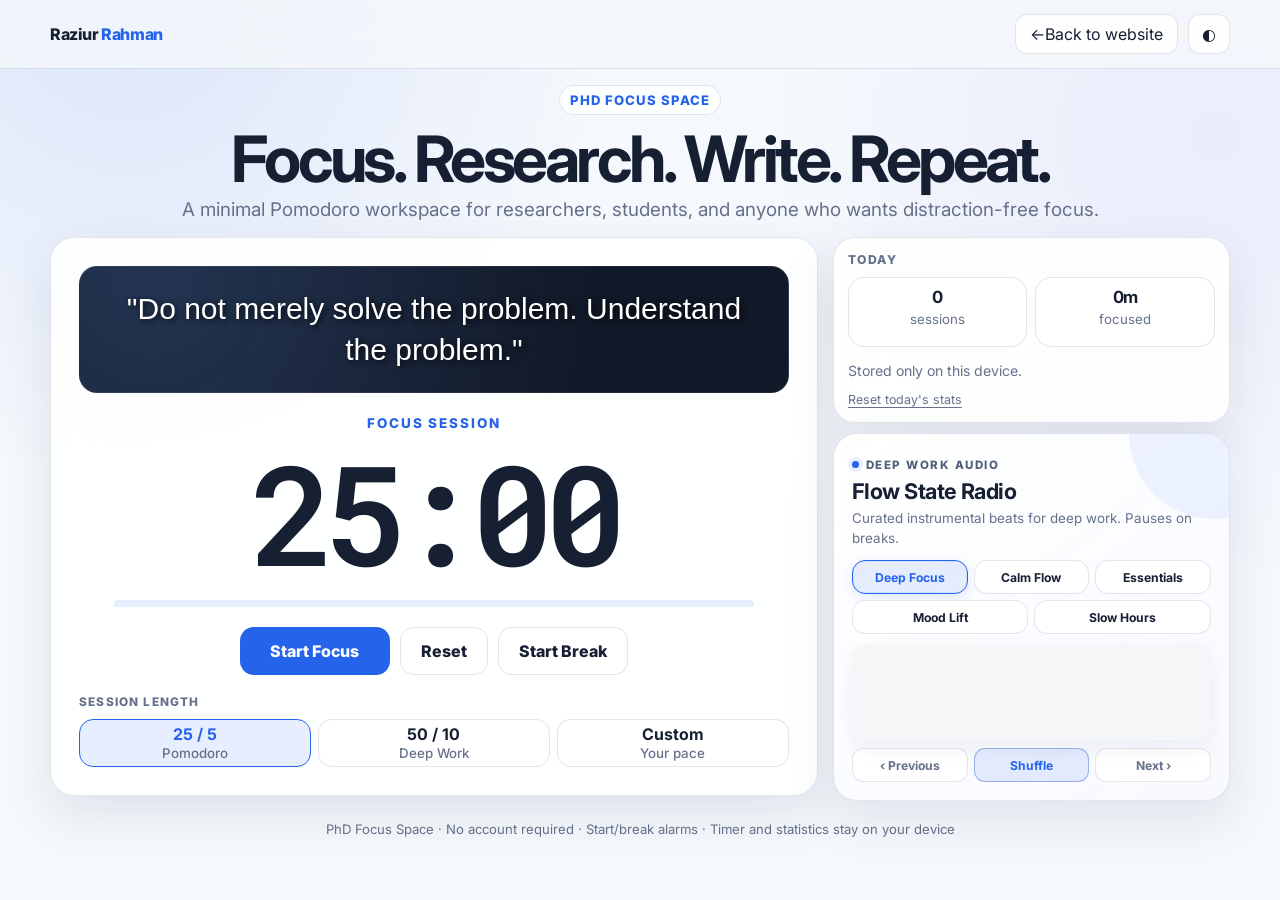
==== commit 08412d22: "Fix SoundCloud transport controls" ====
--- a/focus/index.html
+++ b/focus/index.html
@@ -3308,125 +3308,6 @@
       "https://loficafe.net/embed/" + station;
 
 
-  /*
-    Track navigation.
-
-    Previous and Next use SoundCloud's native playlist
-    controls. Shuffle selects a random track different
-    from the currently selected track.
-  */
-
-  function preserveTimerPlayback(action) {
-
-    if (!widgetReady) {
-      return;
-    }
-
-    const state =
-      timerState();
-
-    /*
-      During an active break, track navigation is allowed,
-      but audio must remain paused.
-    */
-    const mustRemainPaused =
-      state.running &&
-      state.mode === "break";
-
-    action();
-
-    if (mustRemainPaused) {
-
-      setTimeout(
-        () => {
-          automaticPause = true;
-          widget.pause();
-
-          setTimeout(() => {
-            automaticPause = false;
-          }, 700);
-        },
-        180
-      );
-    }
-  }
-
-
-  prevBtn?.addEventListener(
-    "click",
-    () => {
-
-      preserveTimerPlayback(
-        () => widget.prev()
-      );
-
-    }
-  );
-
-
-  nextBtn?.addEventListener(
-    "click",
-    () => {
-
-      preserveTimerPlayback(
-        () => widget.next()
-      );
-
-    }
-  );
-
-
-  shuffleBtn?.addEventListener(
-    "click",
-    () => {
-
-      if (!widgetReady) {
-        return;
-      }
-
-      widget.getSounds(
-        sounds => {
-
-          if (
-            !Array.isArray(sounds) ||
-            sounds.length < 2
-          ) {
-            return;
-          }
-
-          widget.getCurrentSoundIndex(
-            currentIndex => {
-
-              let randomIndex =
-                currentIndex;
-
-              /*
-                Guarantee a different track.
-              */
-              while (
-                randomIndex === currentIndex
-              ) {
-
-                randomIndex =
-                  Math.floor(
-                    Math.random()
-                    * sounds.length
-                  );
-              }
-
-              preserveTimerPlayback(
-                () => widget.skip(randomIndex)
-              );
-
-            }
-          );
-
-        }
-      );
-
-    }
-  );
-
 
   buttons.forEach(button => {
 
@@ -3534,14 +3415,6 @@
   const widget =
     SC.Widget(frame);
 
-  const prevBtn =
-    document.getElementById("scPrevBtn");
-
-  const nextBtn =
-    document.getElementById("scNextBtn");
-
-  const shuffleBtn =
-    document.getElementById("scShuffleBtn");
 
   let selected =
     localStorage.getItem(STORAGE_KEY)
@@ -3838,6 +3711,212 @@
 </script>
 
 
+
+<script id="scTransportController">
+(() => {
+  "use strict";
+
+  const frame =
+    document.getElementById("soundcloudFrame");
+
+  const prevBtn =
+    document.getElementById("scPrevBtn");
+
+  const shuffleBtn =
+    document.getElementById("scShuffleBtn");
+
+  const nextBtn =
+    document.getElementById("scNextBtn");
+
+  if (
+    !frame ||
+    !prevBtn ||
+    !shuffleBtn ||
+    !nextBtn ||
+    !window.SC ||
+    !SC.Widget
+  ) {
+    console.warn(
+      "SoundCloud transport controls could not initialize."
+    );
+    return;
+  }
+
+  const widget =
+    SC.Widget(frame);
+
+  const controls = [
+    prevBtn,
+    shuffleBtn,
+    nextBtn
+  ];
+
+  let ready = false;
+
+  controls.forEach(button => {
+    button.disabled = true;
+  });
+
+
+  function timerRequiresPause() {
+
+    if (
+      typeof window.getFocusTimerState
+      !== "function"
+    ) {
+      return false;
+    }
+
+    const state =
+      window.getFocusTimerState();
+
+    return (
+      state.running &&
+      state.mode === "break"
+    );
+  }
+
+
+  /*
+    Preserve the state the listener had before pressing
+    Previous / Next / Shuffle.
+
+    - Playing -> continue playing
+    - Paused -> remain paused
+    - Active Pomodoro break -> always remain paused
+  */
+  function navigate(action) {
+
+    if (!ready) {
+      return;
+    }
+
+    widget.isPaused(
+      wasPaused => {
+
+        const forcePause =
+          timerRequiresPause();
+
+        action();
+
+        setTimeout(
+          () => {
+
+            if (
+              forcePause ||
+              wasPaused
+            ) {
+
+              widget.pause();
+
+            } else {
+
+              widget.play();
+            }
+
+          },
+          250
+        );
+      }
+    );
+  }
+
+
+  prevBtn.addEventListener(
+    "click",
+    () => {
+
+      navigate(
+        () => widget.prev()
+      );
+
+    }
+  );
+
+
+  nextBtn.addEventListener(
+    "click",
+    () => {
+
+      navigate(
+        () => widget.next()
+      );
+
+    }
+  );
+
+
+  shuffleBtn.addEventListener(
+    "click",
+    () => {
+
+      if (!ready) {
+        return;
+      }
+
+      widget.getSounds(
+        sounds => {
+
+          if (
+            !Array.isArray(sounds) ||
+            sounds.length < 2
+          ) {
+            return;
+          }
+
+          widget.getCurrentSoundIndex(
+            currentIndex => {
+
+              let randomIndex;
+
+              do {
+
+                randomIndex =
+                  Math.floor(
+                    Math.random()
+                    * sounds.length
+                  );
+
+              } while (
+                randomIndex ===
+                currentIndex
+              );
+
+              navigate(
+                () => widget.skip(
+                  randomIndex
+                )
+              );
+
+            }
+          );
+
+        }
+      );
+
+    }
+  );
+
+
+  widget.bind(
+    SC.Widget.Events.READY,
+    () => {
+
+      ready = true;
+
+      controls.forEach(button => {
+        button.disabled = false;
+      });
+
+      console.log(
+        "SoundCloud transport controls ready."
+      );
+    }
+  );
+
+})();
+</script>
+
 </body>
 </html>
 
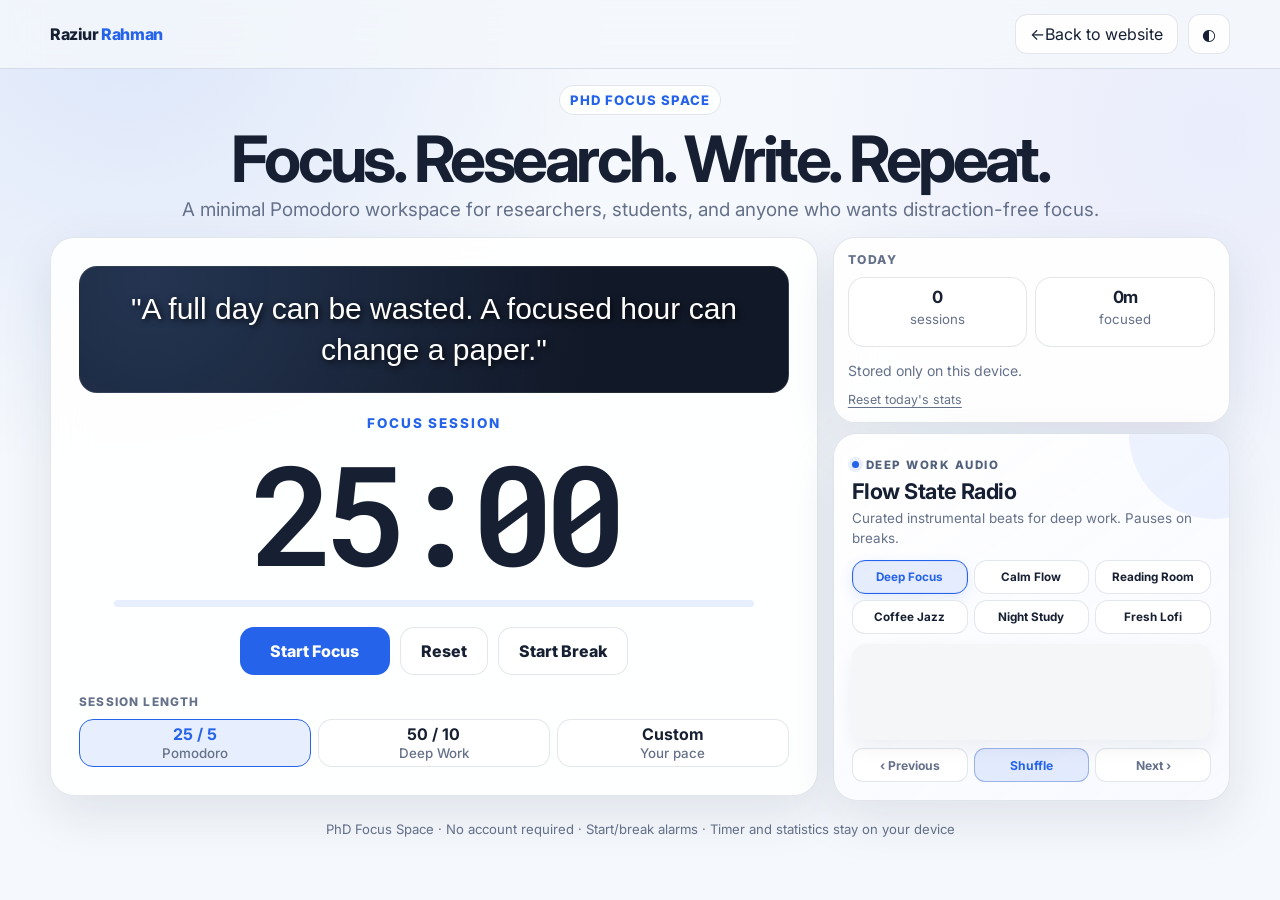
==== commit 9d2cad2b: "Add six Flow State Radio stations" ====
--- a/focus/index.html
+++ b/focus/index.html
@@ -1579,6 +1579,38 @@
       }
     }
 
+
+    /* ===== Flow State Radio six stations ===== */
+
+    .soundcloud-test-card .station-switcher {
+      display: grid !important;
+      grid-template-columns: repeat(3, minmax(0, 1fr)) !important;
+      gap: 6px !important;
+      margin-bottom: 10px !important;
+    }
+
+    .soundcloud-test-card .sc-station-btn,
+    .soundcloud-test-card .sc-station-btn:nth-child(4),
+    .soundcloud-test-card .sc-station-btn:nth-child(5),
+    .soundcloud-test-card .sc-station-btn:nth-child(6) {
+      grid-column: auto !important;
+      min-width: 0;
+      min-height: 34px !important;
+      padding: 7px 4px !important;
+      font-size: .73rem !important;
+      white-space: nowrap;
+    }
+
+    @media (max-width: 680px) {
+      .soundcloud-test-card .station-switcher {
+        grid-template-columns: repeat(2, minmax(0, 1fr)) !important;
+      }
+
+      .soundcloud-test-card .sc-station-btn {
+        grid-column: auto !important;
+      }
+    }
+
 </style>
 </head>
 
@@ -1726,22 +1758,29 @@
             <button
               class="sc-station-btn station-btn"
               type="button"
-              data-sc-playlist="essentials">
-              Essentials
+              data-sc-playlist="reading">
+              Reading Room
             </button>
 
             <button
               class="sc-station-btn station-btn"
               type="button"
-              data-sc-playlist="uplift">
-              Mood Lift
+              data-sc-playlist="coffee">
+              Coffee Jazz
             </button>
 
             <button
               class="sc-station-btn station-btn"
               type="button"
-              data-sc-playlist="slow">
-              Slow Hours
+              data-sc-playlist="night">
+              Night Study
+            </button>
+
+            <button
+              class="sc-station-btn station-btn"
+              type="button"
+              data-sc-playlist="fresh">
+              Fresh Lofi
             </button>
 
           </div>
@@ -3375,37 +3414,23 @@
 
   const PLAYLISTS = {
 
-    /*
-      Current Chillhop Essentials.
-      Balanced instrumental mix for work.
-    */
     focus:
       "https://soundcloud.com/chillhopdotcom/sets/chillhop-essentials-spring-2026",
 
-    /*
-      Softer / lower-energy material.
-    */
     calm:
-      "https://soundcloud.com/chillhopdotcom/sets/underwater-lofi",
-
-    /*
-      Curated highlights from the Essentials series.
-      Mix of lofi, jazzhop and boom bap.
-    */
-    essentials:
-      "https://soundcloud.com/chillhopdotcom/sets/the-best-of-essentials-spring",
-
-    /*
-      Brighter and more energetic.
-    */
-    uplift:
-      "https://soundcloud.com/chillhopdotcom/sets/instant-mood-boost",
-
-    /*
-      Reflective / late-session listening.
-    */
-    slow:
-      "https://soundcloud.com/chillhopdotcom/sets/melancholy-hill"
+      "https://soundcloud.com/chillhopdotcom/sets/calm-evenings-chill-ambient-lofi-beats-instrumental-mix",
+
+    reading:
+      "https://soundcloud.com/mindlight-relaxing-music/sets/lofi",
+
+    coffee:
+      "https://soundcloud.com/profimedia/sets/lo-fi-jazz-music-jazzy",
+
+    night:
+      "https://soundcloud.com/chillhopdotcom/sets/late-night-essentials",
+
+    fresh:
+      "https://soundcloud.com/chillhopdotcom/sets/the-best-of-essentials-spring"
 
   };
 
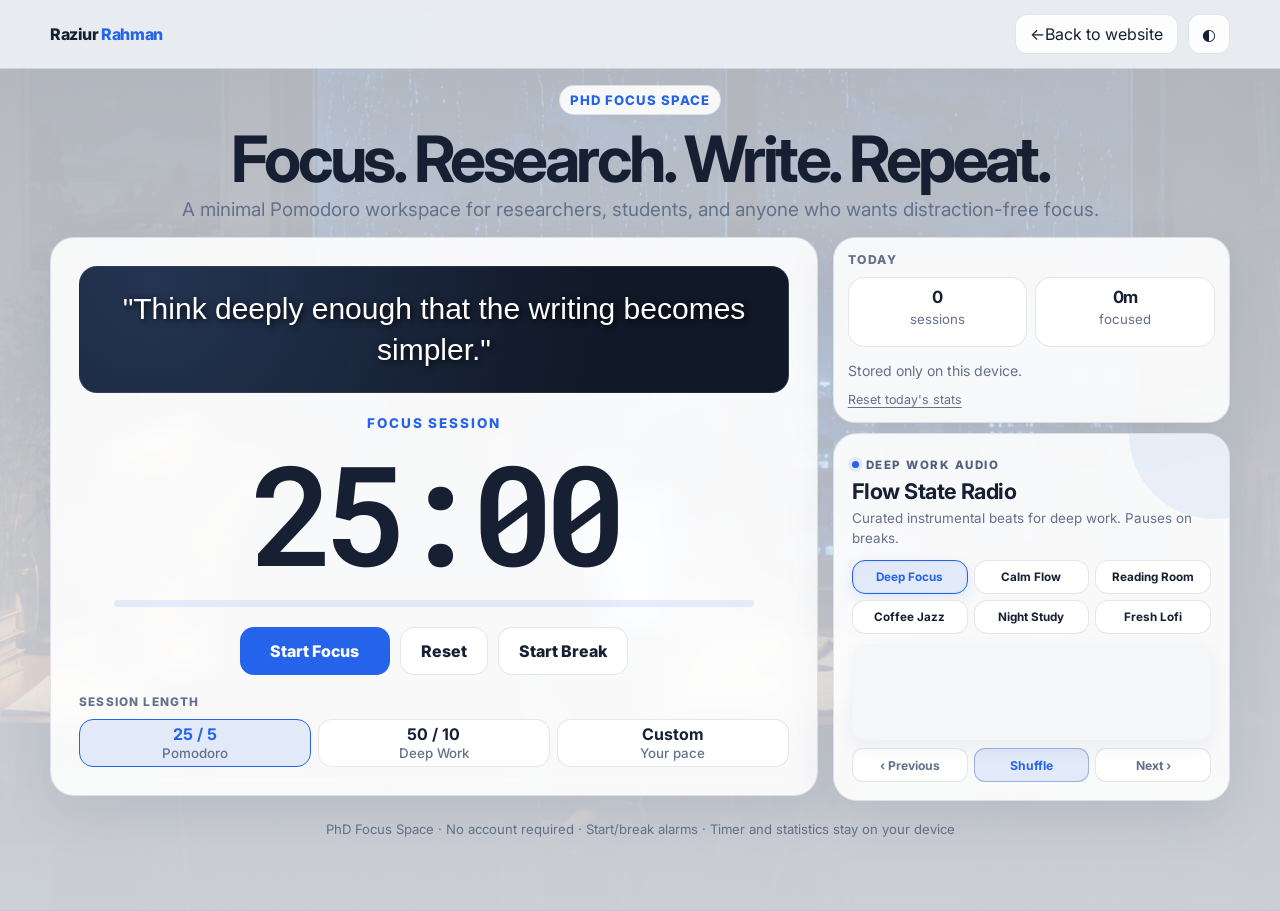
==== commit 9a849c49: "Add ambient study room background" ====
--- a/focus/index.html
+++ b/focus/index.html
@@ -1611,10 +1611,114 @@
       }
     }
 
+
+    /* ===== Ambient study background ===== */
+
+    .study-background {
+      position: fixed;
+      inset: 0;
+      z-index: 0;
+      pointer-events: none;
+
+      background-image:
+        url("assets/study-night.png");
+
+      background-size: cover;
+      background-position: center center;
+      background-repeat: no-repeat;
+
+      transform: scale(1.025);
+
+      animation:
+        studyBackgroundDrift 30s
+        ease-in-out infinite alternate;
+    }
+
+    .study-background-overlay {
+      position: absolute;
+      inset: 0;
+
+      background:
+        linear-gradient(
+          180deg,
+          rgba(242, 246, 253, .72) 0%,
+          rgba(242, 246, 253, .79) 52%,
+          rgba(242, 246, 253, .84) 100%
+        );
+    }
+
+    /*
+      Keep page content above the background.
+    */
+    body > *:not(.study-background) {
+      position: relative;
+      z-index: 1;
+    }
+
+    /*
+      Slight glass effect for the workspace cards.
+    */
+    .card {
+      background:
+        rgba(255, 255, 255, .89) !important;
+
+      backdrop-filter:
+        blur(10px);
+
+      -webkit-backdrop-filter:
+        blur(10px);
+    }
+
+    /*
+      Give the background a very subtle cinematic movement.
+    */
+    @keyframes studyBackgroundDrift {
+      0% {
+        background-position:
+          49% 50%;
+      }
+
+      100% {
+        background-position:
+          51% 48%;
+      }
+    }
+
+    @media (max-width: 680px) {
+      .study-background {
+        background-position:
+          56% center;
+
+        transform:
+          scale(1.04);
+      }
+
+      .study-background-overlay {
+        background:
+          rgba(242, 246, 253, .80);
+      }
+
+      .card {
+        background:
+          rgba(255, 255, 255, .92) !important;
+      }
+    }
+
+    @media (prefers-reduced-motion: reduce) {
+      .study-background {
+        animation: none;
+      }
+    }
+
 </style>
 </head>
 
 <body>
+
+  <div class="study-background" aria-hidden="true">
+    <div class="study-background-overlay"></div>
+  </div>
+
   <header class="topbar">
     <div class="topbar-inner">
       <a class="brand" href="../">Raziur <span>Rahman</span></a>
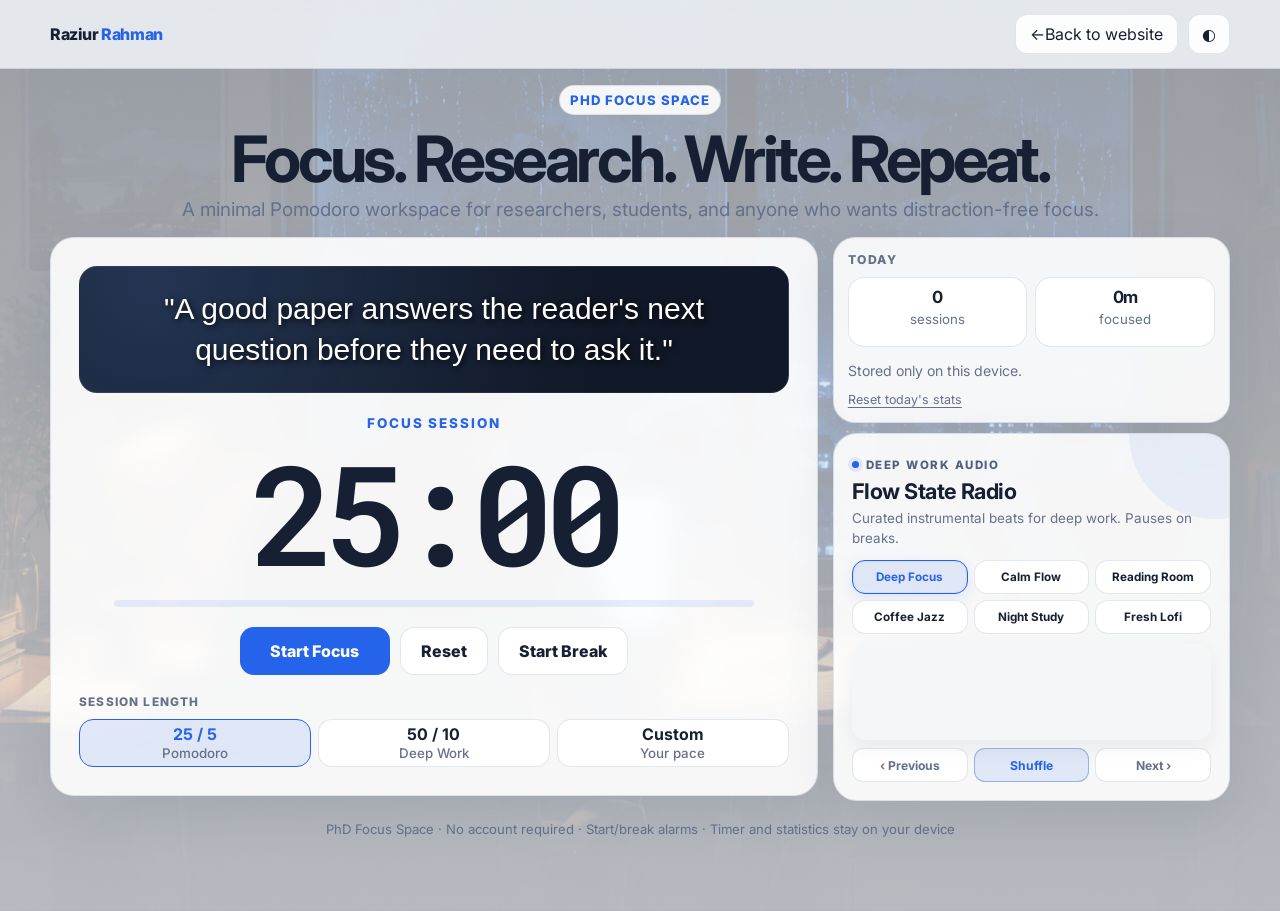
==== commit 256a24ce: "Increase ambient background visibility" ====
--- a/focus/index.html
+++ b/focus/index.html
@@ -1641,9 +1641,9 @@
       background:
         linear-gradient(
           180deg,
-          rgba(242, 246, 253, .72) 0%,
-          rgba(242, 246, 253, .79) 52%,
-          rgba(242, 246, 253, .84) 100%
+          rgba(242, 246, 253, .62) 0%,
+          rgba(242, 246, 253, .69) 52%,
+          rgba(242, 246, 253, .75) 100%
         );
     }
 
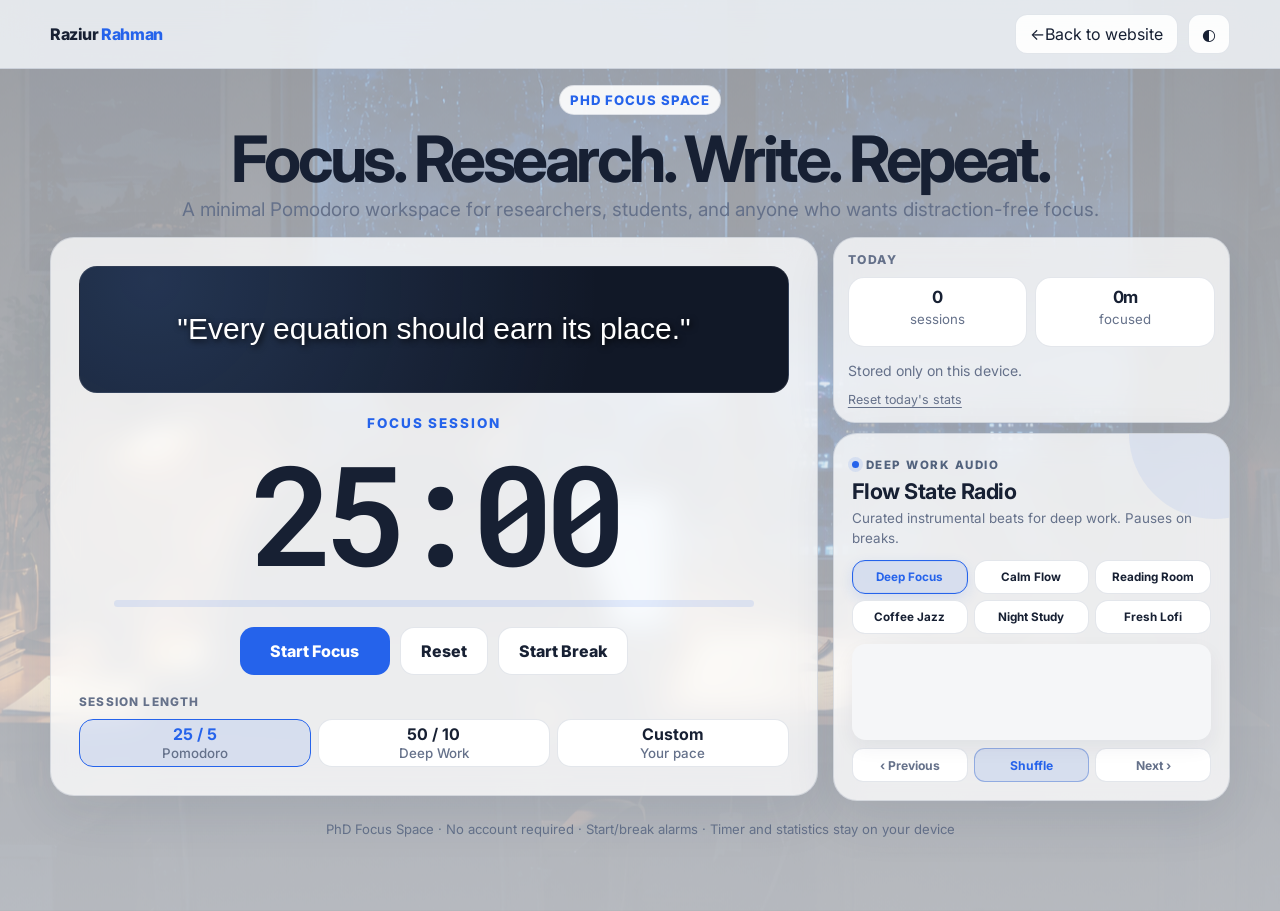
==== commit 10b91384: "Make focus tiles more transparent" ====
--- a/focus/index.html
+++ b/focus/index.html
@@ -1660,13 +1660,13 @@
     */
     .card {
       background:
-        rgba(255, 255, 255, .89) !important;
+        rgba(255, 255, 255, .76) !important;
 
       backdrop-filter:
-        blur(10px);
+        blur(14px);
 
       -webkit-backdrop-filter:
-        blur(10px);
+        blur(14px);
     }
 
     /*
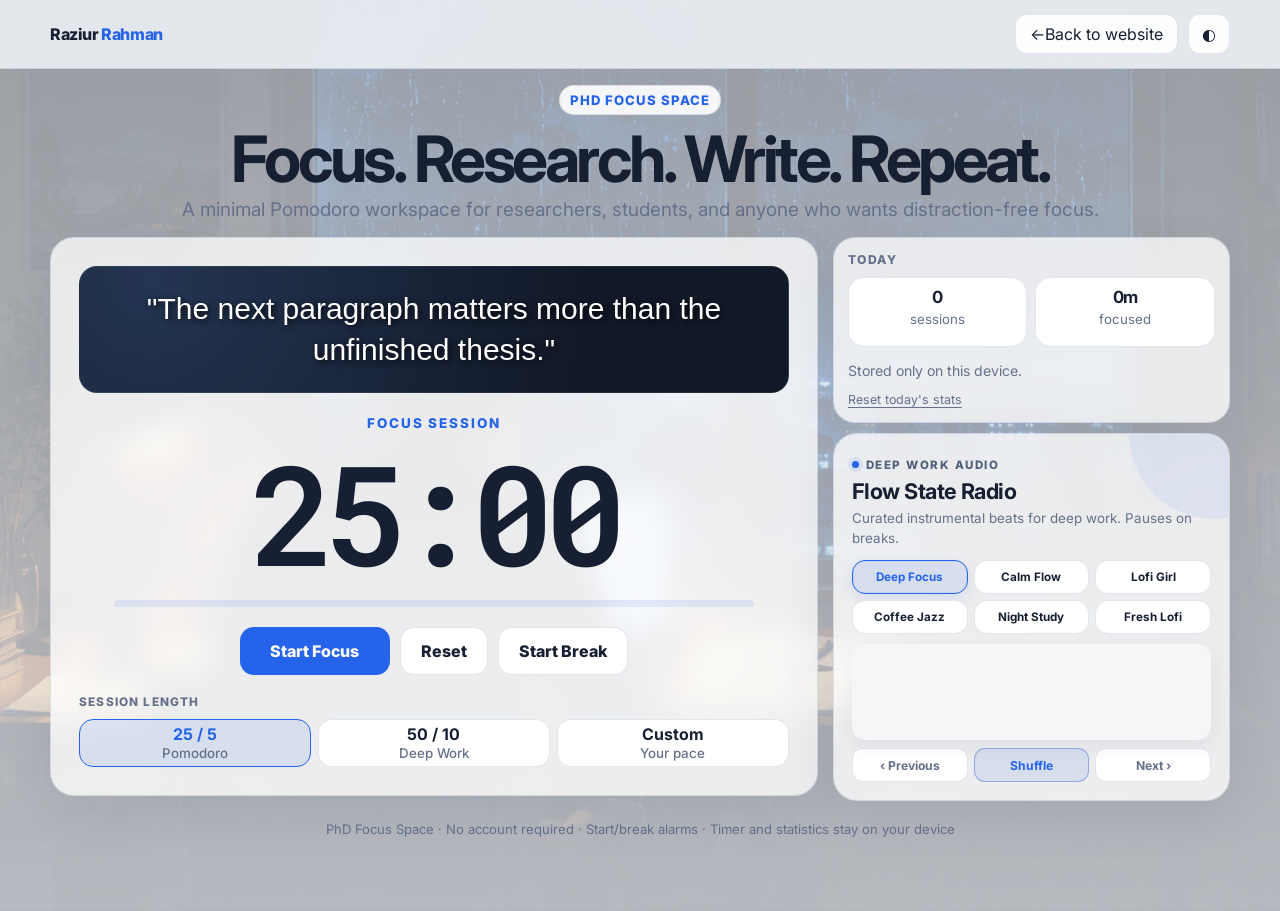
==== commit 8965b819: "Add Lofi Girl radio station" ====
--- a/focus/index.html
+++ b/focus/index.html
@@ -1863,7 +1863,7 @@
               class="sc-station-btn station-btn"
               type="button"
               data-sc-playlist="reading">
-              Reading Room
+              Lofi Girl
             </button>
 
             <button
@@ -3525,7 +3525,7 @@
       "https://soundcloud.com/chillhopdotcom/sets/calm-evenings-chill-ambient-lofi-beats-instrumental-mix",
 
     reading:
-      "https://soundcloud.com/mindlight-relaxing-music/sets/lofi",
+      "https://soundcloud.com/lofi_girl/sets/lofi-girl-beats-to-relax-study",
 
     coffee:
       "https://soundcloud.com/profimedia/sets/lo-fi-jazz-music-jazzy",
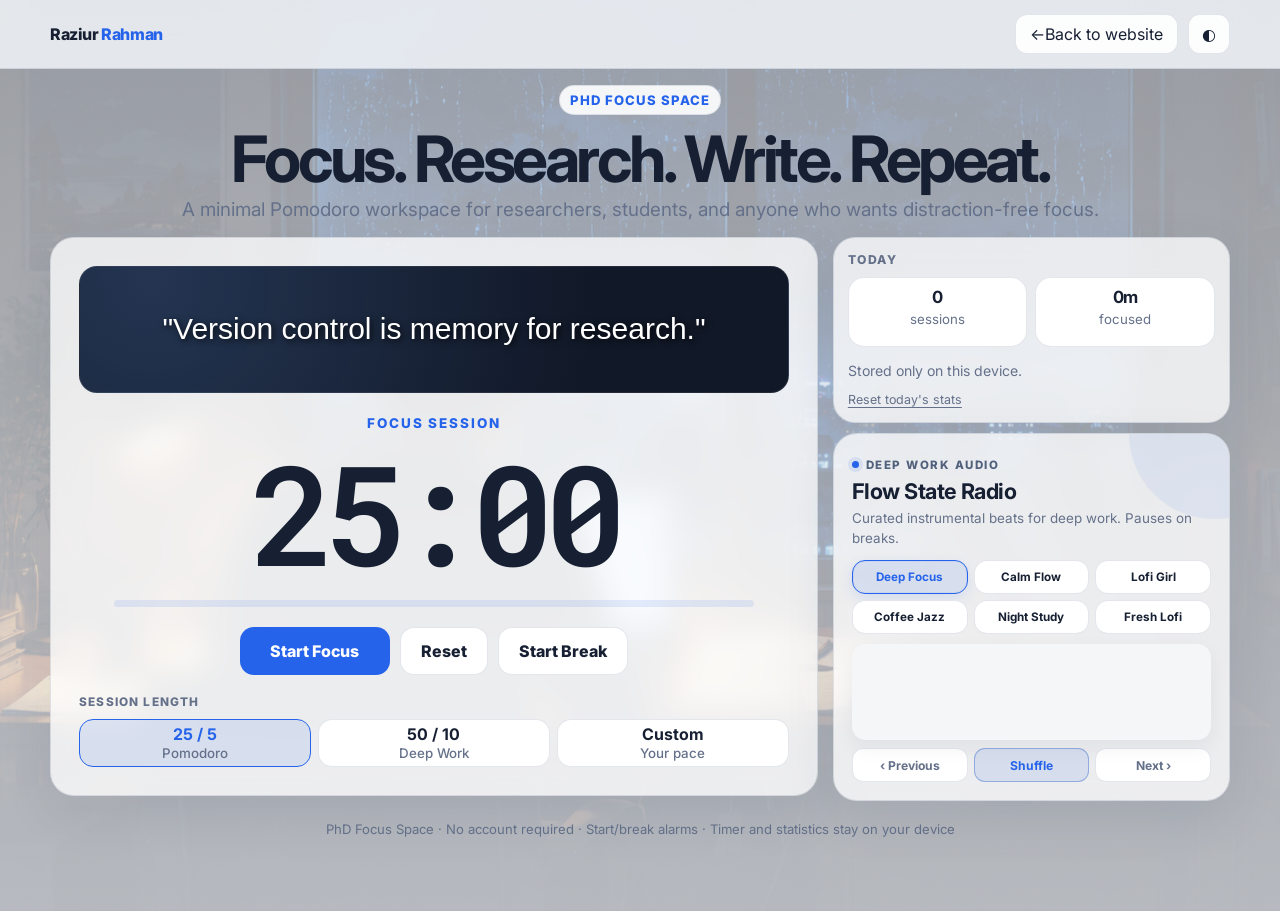
==== commit 930e50ea: "Fix dark theme contrast for Focus Space" ====
--- a/focus/index.html
+++ b/focus/index.html
@@ -1710,6 +1710,87 @@
       }
     }
 
+
+    /* ===== Proper dark glass theme ===== */
+
+    html[data-theme="dark"] .study-background-overlay {
+      background:
+        linear-gradient(
+          180deg,
+          rgba(5, 10, 20, .58) 0%,
+          rgba(5, 10, 20, .66) 52%,
+          rgba(5, 10, 20, .74) 100%
+        ) !important;
+    }
+
+    html[data-theme="dark"] .card {
+      background: rgba(11, 18, 32, .82) !important;
+      border-color: rgba(255, 255, 255, .10) !important;
+
+      box-shadow:
+        0 18px 45px rgba(0, 0, 0, .30),
+        inset 0 1px 0 rgba(255, 255, 255, .04);
+
+      backdrop-filter: blur(16px);
+      -webkit-backdrop-filter: blur(16px);
+    }
+
+    /* Flow State Radio has its own hard-coded light background,
+       so it needs a separate dark override */
+    html[data-theme="dark"] .soundcloud-test-card {
+      background:
+        linear-gradient(
+          145deg,
+          rgba(15, 24, 42, .92),
+          rgba(8, 14, 27, .90)
+        ) !important;
+    }
+
+    html[data-theme="dark"] .soundcloud-test-card::before {
+      background: rgba(110, 168, 254, .10) !important;
+    }
+
+    html[data-theme="dark"] .soundcloud-test-card .section-label {
+      color: #aebdd5 !important;
+    }
+
+    /* Keep inner controls clearly separated from the glass cards */
+    html[data-theme="dark"] .stat,
+    html[data-theme="dark"] .preset,
+    html[data-theme="dark"] .secondary-btn,
+    html[data-theme="dark"] .station-btn,
+    html[data-theme="dark"] .sc-transport-btn {
+      background: rgba(13, 23, 41, .94) !important;
+      border-color: rgba(255, 255, 255, .10) !important;
+    }
+
+    html[data-theme="dark"] .preset.active,
+    html[data-theme="dark"] .station-btn.active,
+    html[data-theme="dark"] .sc-shuffle-btn {
+      background: rgba(110, 168, 254, .14) !important;
+      border-color: rgba(110, 168, 254, .55) !important;
+    }
+
+    /* Better readability for secondary text */
+    html[data-theme="dark"] .subtitle,
+    html[data-theme="dark"] .privacy-note,
+    html[data-theme="dark"] .music-intro,
+    html[data-theme="dark"] .footer,
+    html[data-theme="dark"] .preset small,
+    html[data-theme="dark"] .stat span {
+      color: #b8c5d9 !important;
+    }
+
+    @media (max-width: 680px) {
+      html[data-theme="dark"] .study-background-overlay {
+        background: rgba(5, 10, 20, .76) !important;
+      }
+
+      html[data-theme="dark"] .card {
+        background: rgba(10, 17, 30, .90) !important;
+      }
+    }
+
 </style>
 </head>
 
